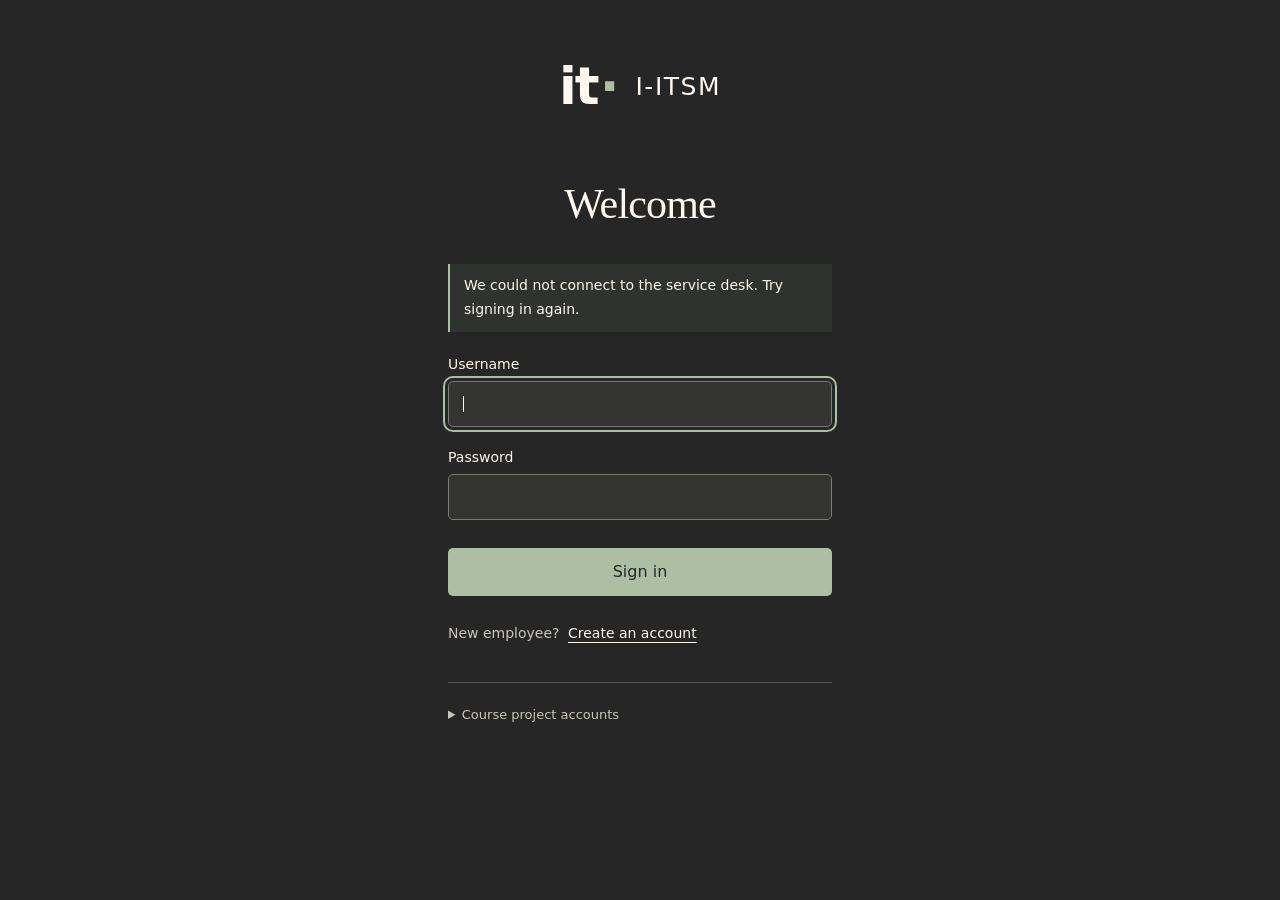
==== frontend/index.html @ d7fd743c "Integrate ITSM frontend, backend and persistent storage" ====
<!doctype html>
<html lang="en" class="auth-check">
<head>
  <meta charset="UTF-8">
  <meta name="viewport" content="width=device-width, initial-scale=1">
  <meta name="theme-color" content="#262626">
  <title>Incidents · I-ITSM</title>
  <link rel="preconnect" href="https://fonts.googleapis.com">
  <link rel="preconnect" href="https://fonts.gstatic.com" crossorigin>
  <link href="https://fonts.googleapis.com/css2?family=DM+Serif+Display&family=Playfair+Display:wght@500&family=Ubuntu:wght@400;500;700&display=swap" rel="stylesheet">
  <link rel="stylesheet" href="styles.css">
  <style>html.auth-check body{visibility:hidden}</style>
  <script src="api.js" defer></script>
  <script src="app.js" defer></script>
  <script src="incidents.js" defer></script>
  <script src="technicians.js" defer></script>
  <script src="sla.js" defer></script>
  <script src="reports-audit.js" defer></script>
  <script src="notifications.js" defer></script>
  <script src="overview.js" defer></script>
  <script src="accounts.js" defer></script>
</head>
<body>
  <a class="skip-link" href="#main">Skip to content</a>
  <aside class="sidebar" aria-label="Application sidebar">
    <button class="brand" aria-label="Keep navigation expanded" aria-expanded="false" aria-controls="navigation">
      <span class="brand-symbol" aria-hidden="true">it<span>·</span></span>
      <span class="nav-label brand-name">I-ITSM</span>
    </button>
    <div class="sidebar-rule"></div>
    <nav id="navigation" aria-label="Main navigation">
      <div class="nav-section"><span class="nav-label">Workspace</span></div>
      <button class="nav-item" data-section="Overview" aria-label="Overview"><img src="assets/icons/home.png" alt=""><span class="nav-label">Overview</span></button>
      <button class="nav-item active" data-section="Incidents" aria-label="Incidents" aria-current="page"><img src="assets/icons/incidents.png" alt=""><span class="nav-label">Incidents</span><span class="nav-label active-mark" aria-hidden="true"></span></button>
      <button class="nav-item" data-section="Technicians" aria-label="Technicians"><img src="assets/icons/technicians.png" alt=""><span class="nav-label">Technicians</span></button>
      <button class="nav-item" id="users-nav" data-section="Users" aria-label="Users" hidden><img src="assets/icons/profile.png" alt=""><span class="nav-label">Users</span></button>
      <button class="nav-item" data-section="SLA monitoring" aria-label="SLA monitoring"><img src="assets/icons/sla.png" alt=""><span class="nav-label">SLA monitoring</span></button>
      <div class="nav-section second-section"><span class="nav-label">Insights</span></div>
      <button class="nav-item" data-section="Reports" aria-label="Reports"><img src="assets/icons/reports.png" alt=""><span class="nav-label">Reports</span></button>
      <button class="nav-item" data-section="Audit trail" aria-label="Audit trail"><img src="assets/icons/audit.png" alt=""><span class="nav-label">Audit trail</span></button>
    </nav>
    <div class="sidebar-bottom">
      <button class="nav-item" id="notifications-nav" data-section="Notifications" aria-label="Notifications"><span class="notification-nav-symbol"><img src="assets/icons/notifications.png" alt=""><span id="notification-unread-dot" class="notification-unread-dot" aria-hidden="true" hidden></span><span id="notification-p1-hazard" class="notification-p1-hazard" aria-hidden="true" hidden><svg viewBox="0 0 24 22" width="20" height="19"><path d="M10.3 2.4a2 2 0 0 1 3.4 0l9 15.1a2 2 0 0 1-1.7 3H3a2 2 0 0 1-1.7-3z" fill="#ffd65a" stroke="#262626" stroke-width="1.5"/><path d="M12 7v6" stroke="#262626" stroke-width="2" stroke-linecap="round"/><circle cx="12" cy="16.5" r="1.1" fill="#262626"/></svg></span></span><span class="nav-label">Notifications</span></button>
      <div class="sidebar-rule"></div>
      <div class="account"><span class="avatar account-avatar" aria-hidden="true">?</span><span class="nav-label account-name"><span id="account-name">Not signed in</span><small id="account-role">Service desk</small></span></div>
    </div>
  </aside>

  <div class="workspace">
    <header class="topbar">
      <div class="breadcrumb">Workspace <span aria-hidden="true">/</span> <strong id="breadcrumb-current">Incidents</strong></div>
      <div class="profile-control"><button class="profile-button" id="profile-button" aria-label="Open profile" aria-expanded="false" aria-controls="profile-panel"><span aria-hidden="true">A</span></button><div id="profile-panel" class="profile-panel" hidden><strong id="profile-name">Not signed in</strong><span id="profile-role"></span><button id="open-profile-settings" class="text-button">Profile & account</button><button id="logout" class="text-button" hidden>Sign out</button></div></div>
    </header>
    <main id="main" tabindex="-1">
      <div class="page-heading"><div><p class="eyebrow">Service desk</p><h1 id="page-title" class="incident-heading">Incidents</h1></div><button id="new-incident" class="primary-button" hidden>Report incident</button></div>
      <div id="notice" class="notice" role="status" tabindex="-1" hidden></div>
      <div id="account-workspace" hidden>
        <p id="account-feedback" class="notice" role="status" hidden></p>
        <div class="account-settings-grid">
          <section class="account-settings-section" aria-labelledby="profile-edit-title"><h2 id="profile-edit-title">Your profile</h2><p id="account-identity" class="muted"></p>
            <form id="profile-edit-form" class="account-form"><label>Name<input name="name" maxlength="120" autocomplete="name" required></label><label>Username<input name="username" minlength="3" maxlength="40" pattern="[A-Za-z0-9._\-]{3,40}" autocomplete="username" required></label><label>Email<input name="email" type="email" maxlength="200" autocomplete="email" required></label><label id="profile-department-label" hidden>Department<input name="department" maxlength="100" autocomplete="organization-title"></label><p id="profile-edit-error" class="form-error" role="alert" hidden></p><button class="primary-button" type="submit">Save profile</button></form>
          </section>
          <section class="account-settings-section" aria-labelledby="password-edit-title"><h2 id="password-edit-title">Change password</h2><p class="muted">Use 8–128 characters. Your other signed-in sessions will end after the change.</p>
            <form id="password-edit-form" class="account-form"><label>Current password<input name="currentPassword" type="password" autocomplete="current-password" required></label><label>New password<input name="newPassword" type="password" minlength="8" maxlength="128" autocomplete="new-password" required></label><label>Confirm new password<input name="confirmPassword" type="password" minlength="8" maxlength="128" autocomplete="new-password" required></label><p id="password-edit-error" class="form-error" role="alert" hidden></p><button class="secondary-button" type="submit">Change password</button></form>
          </section>
        </div>
      </div>
      <div id="users-workspace" hidden>
        <div id="users-notice" class="notice" role="status" hidden></div>
        <div class="incident-summary" aria-label="User summary"><span>Total <strong id="users-total">—</strong></span><span>Active <strong id="users-active">—</strong></span><span>Inactive <strong id="users-inactive">—</strong></span></div>
        <div class="incident-tools"><label class="search-field"><span class="sr-only">Search users</span><input id="users-search" type="search" placeholder="Search name, ID, username or email"></label><button id="refresh-users" class="secondary-button">Refresh</button></div>
        <form id="users-filters" class="incident-filters"><label>Role<select name="role"><option value="">All roles</option><option value="EMPLOYEE">Employee</option><option value="TECHNICIAN">Technician</option><option value="ADMINISTRATOR">Administrator</option></select></label><label>Account status<select name="active"><option value="">All accounts</option><option value="true">Active</option><option value="false">Inactive</option></select></label><button type="reset" class="text-button">Clear filters</button></form>
        <section class="data-register" id="users-register" aria-labelledby="users-title"><div class="table-heading"><h2 id="users-title">Registered users</h2><span id="users-count" class="record-count"></span></div><div class="table-scroll"><table class="users-table"><caption class="sr-only">Administrator user directory and account activation controls.</caption><thead><tr><th>User</th><th>Role</th><th>Contact</th><th>Account status</th><th>Action</th></tr></thead><tbody id="users-rows"></tbody></table></div><p id="users-empty" class="table-state" role="status">Loading users…</p></section>
      </div>
      <div id="overview-workspace" hidden>
        <div class="overview-toolbar"><p id="overview-scope" class="muted">Your service desk at a glance</p><div class="toolbar-actions"><button id="refresh-overview" class="secondary-button">Refresh</button><button id="overview-incidents" class="secondary-button">View incidents →</button><button id="overview-create" class="primary-button" hidden>Report incident</button></div></div>
        <div id="overview-notice" class="notice error" role="alert" hidden></div>
        <p id="overview-updated" class="snapshot-time" role="status">Sign in to view your overview.</p>
        <div class="overview-grid">
          <aside id="overview-profile" class="overview-profile" aria-labelledby="overview-profile-title"></aside>
          <div class="overview-main">
            <div id="overview-summary" class="incident-summary" aria-label="Overview ticket summary"></div>
            <section id="overview-sla" class="overview-sla" aria-labelledby="overview-sla-title" hidden><h2 id="overview-sla-title">SLA needs attention</h2><p id="overview-sla-count"></p><ul id="overview-sla-items" class="overview-ticket-list"></ul></section>
            <section class="overview-section" aria-labelledby="overview-attention-title"><div class="overview-section-heading"><h2 id="overview-attention-title">Needs your attention</h2><span id="overview-attention-count" class="record-count"></span></div><ul id="overview-attention-items" class="overview-ticket-list"></ul><p id="overview-attention-empty" class="muted">Sign in to see tickets needing action.</p></section>
            <section id="overview-continue" class="overview-continue" aria-labelledby="overview-continue-title" hidden><div><h2 id="overview-continue-title">Continue recent ticket</h2><p id="overview-continue-description" class="muted"></p></div><button id="overview-continue-button" class="secondary-button">Open ticket</button></section>
            <section class="overview-section" aria-labelledby="overview-activity-title"><div class="overview-section-heading"><h2 id="overview-activity-title">Recent ticket activity</h2><span class="record-count">Latest 8 events</span></div><ol id="overview-activity-items" class="overview-activity"></ol><p id="overview-activity-empty" class="muted">No recorded activity yet.</p></section>
          </div>
        </div>
      </div>
      <div id="incidents-workspace">
        <div class="incident-summary" aria-label="Incident summary"><span>Total <strong id="summary-total">—</strong></span><span>Open <strong id="summary-open">—</strong></span><span>Resolved <strong id="summary-resolved">—</strong></span><span>Closed <strong id="summary-closed">—</strong></span><span>Critical <strong id="summary-critical">—</strong></span></div>
        <div class="incident-tools"><label class="search-field"><span class="sr-only">Search incidents by ID or title</span><input id="incident-search" type="search" placeholder="Search ID or title" autocomplete="off"></label><div class="toolbar-actions"><button id="refresh-incidents" class="secondary-button">Refresh</button><button id="incident-notifications" class="secondary-button">Notifications <span id="notification-count">0</span></button><button id="escalate-incidents" class="secondary-button" hidden>Check SLA breaches</button></div></div>
        <form id="incident-filters" class="incident-filters" aria-label="Filter incidents">
          <label>Category<select name="category" id="filter-category"><option value="">All categories</option></select></label>
          <label>Priority<select name="priority"><option value="">All priorities</option><option>P1</option><option>P2</option><option>P3</option><option>P4</option></select></label>
          <label>Status<select name="status" id="filter-status"><option value="">All statuses</option></select></label>
          <label>Reporter ID<input name="employeeId" placeholder="e.g. E001" autocomplete="off"></label>
          <label>Technician<select name="technicianId" id="filter-technician"><option value="">All technicians</option></select></label>
          <button type="reset" class="text-button">Clear filters</button>
        </form>
        <section id="incident-preview" aria-labelledby="table-title" aria-busy="false">
          <div class="table-heading"><div><h2 id="table-title">Incident register</h2><p id="table-context">Sign in to view incidents.</p></div><label class="sort-control">Sort by<select id="incident-sort"><option value="priority">Highest priority</option><option value="id-asc">Incident ID: ascending</option><option value="id-desc">Incident ID: descending</option><option value="newest">Newest first</option></select></label></div>
          <div class="table-scroll"><table><caption class="sr-only">Incidents visible to your account. Select an incident ID to view details and available actions.</caption><thead><tr><th scope="col" id="incident-id-header"><button id="sort-incident-id" class="sort-button">Incident ID <span aria-hidden="true" id="sort-indicator">↕</span></button></th><th scope="col">Incident</th><th scope="col">Category</th><th scope="col" id="priority-header" aria-sort="ascending">Priority</th><th scope="col">Status</th><th scope="col">Assigned to</th><th scope="col">SLA</th></tr></thead><tbody id="incident-rows"></tbody></table></div>
          <div id="table-state" class="table-state" role="status">Sign in to get started.</div>
          <div class="table-footer"><span id="result-count">0 incidents</span><span>Highest priority first by default</span></div>
        </section>
        <p class="storage-note" id="incident-storage-note"></p>
      </div>
      <div id="technicians-workspace" hidden>
        <div id="technician-notice" class="notice" role="status" hidden></div>
        <div class="incident-summary" aria-label="Technician summary"><span>Technicians <strong id="tech-total">—</strong></span><span>Available <strong id="tech-available">—</strong></span><span>Unavailable <strong id="tech-unavailable">—</strong></span><span>Active assignments <strong id="tech-assignments">—</strong></span></div>
        <div class="incident-tools technician-tools"><label class="search-field"><span class="sr-only">Search technicians by name, ID or skill</span><input id="technician-search" type="search" placeholder="Search name, ID or skill" autocomplete="off"></label><button id="refresh-technicians" class="secondary-button">Refresh</button></div>
        <form id="technician-filters" class="incident-filters" aria-label="Filter technicians">
          <label>Availability<select name="availability"><option value="">All technicians</option><option value="available">Available</option><option value="unavailable">Unavailable</option></select></label>
          <label>Skill<select id="technician-skill-filter" name="skill"><option value="">All skills</option></select></label>
          <label>Workload<select name="workload"><option value="">Any workload</option><option value="idle">No active assignments</option><option value="assigned">Has active assignments</option></select></label>
          <button type="reset" class="text-button">Clear filters</button>
        </form>
        <section id="technician-register" class="technician-register" aria-labelledby="technician-table-title" aria-busy="false">
          <div class="table-heading"><div><h2 id="technician-table-title">Technician directory</h2><p id="technician-context">Skills, availability and current workload</p></div><label class="sort-control">Sort by<select id="technician-sort"><option value="workload">Lowest workload</option><option value="busiest">Highest workload</option><option value="name">Name</option><option value="id">Technician ID</option></select></label></div>
          <div class="table-scroll"><table class="technician-table"><caption class="sr-only">Technician directory. Select a technician ID to view details.</caption><thead><tr><th scope="col">Technician ID</th><th scope="col" id="tech-name-header">Technician</th><th scope="col">Skills</th><th scope="col">Availability</th><th scope="col" id="tech-workload-header" aria-sort="ascending">Active assignments</th></tr></thead><tbody id="technician-rows"></tbody></table></div>
          <div id="technician-table-state" class="table-state" role="status">Sign in to view technicians.</div>
          <div class="table-footer"><span id="technician-result-count">0 technicians</span><span>Workload is managed by the backend.</span></div>
        </section>
        <p class="storage-note">Active assignments include resolved incidents awaiting closure. Availability controls new assignments; existing assignments stay with the technician.</p>
      </div>
      <div id="sla-workspace" hidden>
        <div id="sla-notice" class="notice" role="status" hidden></div>
        <div class="incident-summary" aria-label="SLA summary for active incidents"><span>Active incidents <strong id="sla-active">—</strong></span><span>Within SLA <strong id="sla-within">—</strong></span><span>At risk <strong id="sla-risk">—</strong></span><span>Breached <strong id="sla-breached">—</strong></span></div>
        <div class="incident-tools sla-tools"><label class="search-field"><span class="sr-only">Search SLA incidents by ID or title</span><input id="sla-search" type="search" placeholder="Search ID or title" autocomplete="off"></label><div class="toolbar-actions"><button id="refresh-sla" class="secondary-button">Refresh</button><button id="escalate-sla" class="secondary-button" hidden>Check SLA breaches</button></div></div>
        <form id="sla-filters" class="incident-filters" aria-label="Filter SLA incidents">
          <label>SLA status<select name="slaStatus"><option value="">All SLA states</option><option value="BREACHED">Any breach</option><option value="RESPONSE SLA BREACHED">Response breached</option><option value="RESOLUTION SLA BREACHED">Resolution breached</option><option value="AT RISK">At risk</option><option value="WITHIN SLA">Within SLA</option></select></label>
          <label>Priority<select name="priority"><option value="">All priorities</option><option>P1</option><option>P2</option><option>P3</option><option>P4</option></select></label>
          <label>Technician<select name="technicianId" id="sla-technician-filter"><option value="">All technicians</option><option value="UNASSIGNED">Unassigned</option></select></label>
          <label>Lifecycle<select name="scope"><option value="active">Active incidents</option><option value="completed">Completed incidents</option><option value="all">All incidents</option></select></label>
          <button type="reset" class="text-button">Clear filters</button>
        </form>
        <div class="sla-refresh-bar"><span id="sla-last-updated" role="status">Not refreshed yet</span><label class="sla-auto-refresh"><input id="sla-auto-refresh" type="checkbox" checked> Auto refresh every 30 seconds</label></div>
        <section id="sla-register" class="sla-register" aria-labelledby="sla-table-title" aria-busy="false">
          <div class="table-heading"><div><h2 id="sla-table-title">Deadline monitor</h2><p id="sla-context">Response and resolution tracking</p></div><label class="sort-control">Sort by<select id="sla-sort"><option value="attention">Needs attention first</option><option value="deadline">Earliest pending deadline</option><option value="priority">Highest priority</option><option value="id">Incident ID</option></select></label></div>
          <div class="table-scroll"><table class="sla-table"><caption class="sr-only">Role-visible incidents and their backend SLA status. Select an incident ID for details.</caption><thead><tr><th scope="col">Incident</th><th scope="col">Priority</th><th scope="col">SLA status</th><th scope="col">Response deadline</th><th scope="col">Resolution deadline</th><th scope="col">Technician</th></tr></thead><tbody id="sla-rows"></tbody></table></div>
          <div id="sla-table-state" class="table-state" role="status">Sign in to view SLA monitoring.</div>
          <div class="table-footer"><span id="sla-result-count">0 incidents</span><span>Summary counts cover all active incidents visible to you.</span></div>
        </section>
        <p class="storage-note">SLA states are checked by the backend on refresh. Checking breaches escalates eligible incidents across the full register, regardless of filters. It does not reassign technicians.</p>
        <details class="sla-reference"><summary>SLA targets by priority</summary><p class="field-help">Current fixed targets in the Java SLA service, measured from incident creation. Policies are read-only.</p><div class="table-scroll"><table><caption class="sr-only">Current backend response and resolution targets by priority.</caption><thead><tr><th scope="col">Priority</th><th scope="col">Response target</th><th scope="col">Resolution target</th></tr></thead><tbody><tr><td><span class="priority priority-p1">P1 · Critical</span></td><td>5 minutes</td><td>30 minutes</td></tr><tr><td><span class="priority priority-p2">P2 · High</span></td><td>15 minutes</td><td>2 hours</td></tr><tr><td><span class="priority priority-p3">P3 · Medium</span></td><td>1 hour</td><td>8 hours</td></tr><tr><td><span class="priority priority-p4">P4 · Low</span></td><td>4 hours</td><td>24 hours</td></tr></tbody></table></div></details>
      </div>
      <div id="reports-workspace" hidden>
        <div id="reports-notice" class="notice" role="status" hidden></div>
        <div class="incident-tools"><p id="reports-scope" class="muted">Incident overview</p><div class="toolbar-actions"><button id="refresh-reports" class="secondary-button">Refresh</button><button id="export-reports" class="secondary-button" disabled>Export incidents · CSV</button></div></div>
        <form id="reports-filters" class="incident-filters" aria-label="Filter incident reports">
          <label>Created from<input id="reports-from" name="from" type="date"></label><label>Created through<input id="reports-through" name="through" type="date"></label>
          <label>Category<select id="reports-category" name="category"><option value="">All categories</option></select></label><label>Priority<select name="priority"><option value="">All priorities</option><option>P1</option><option>P2</option><option>P3</option><option>P4</option></select></label>
          <button type="reset" class="text-button">Clear filters</button>
        </form>
        <p id="reports-range-error" class="form-error" role="alert" hidden>Start date cannot be later than end date.</p>
        <div class="incident-summary" aria-label="Filtered incident summary"><span>Total <strong id="reports-total">—</strong></span><span>Open <strong id="reports-open">—</strong></span><span>Resolved <strong id="reports-resolved">—</strong></span><span>Closed <strong id="reports-closed">—</strong></span><span>Critical <strong id="reports-critical">—</strong></span></div>
        <p id="reports-state" class="muted" role="status">Sign in to view reports.</p><p id="reports-updated" class="snapshot-time">Not refreshed yet</p>
        <div class="report-breakdowns">
          <section class="data-register" aria-labelledby="report-priority-title"><div class="table-heading"><h2 id="report-priority-title">By priority</h2></div><div class="table-scroll"><table class="report-table"><caption class="sr-only">Filtered incident counts by priority.</caption><thead><tr><th scope="col">Priority</th><th scope="col">Total</th><th scope="col">Open</th><th scope="col">Resolved</th><th scope="col">Closed</th></tr></thead><tbody id="report-priority-rows"></tbody></table></div></section>
          <section class="data-register" aria-labelledby="report-category-title"><div class="table-heading"><h2 id="report-category-title">By category</h2></div><div class="table-scroll"><table class="report-table"><caption class="sr-only">Filtered incident counts by category.</caption><thead><tr><th scope="col">Category</th><th scope="col">Total</th><th scope="col">Open</th><th scope="col">Resolved</th><th scope="col">Closed</th></tr></thead><tbody id="report-category-rows"></tbody></table></div></section>
        </div>
        <section class="data-register report-section" aria-labelledby="report-workload-title"><div class="table-heading"><div><h2 id="report-workload-title">Current technician workload</h2><p>Current active assignments across the register, independent of report filters</p></div><button class="text-button" id="report-view-technicians">View technicians</button></div><div class="table-scroll"><table class="report-table"><caption class="sr-only">Current backend technician workload, not filtered by incident creation dates.</caption><thead><tr><th scope="col">Technician</th><th scope="col">Technician ID</th><th scope="col">Active assignments</th><th scope="col">Availability</th></tr></thead><tbody id="report-workload-rows"></tbody></table></div></section>
        <section class="data-register report-section" aria-labelledby="report-incidents-title"><div class="table-heading"><h2 id="report-incidents-title">Incidents in this report</h2><span id="report-incident-count" class="record-count">0 incidents</span></div><div class="table-scroll"><table class="report-table"><caption class="sr-only">Filtered incidents ordered by highest priority, with links to details.</caption><thead><tr><th scope="col">Incident</th><th scope="col">Category</th><th scope="col">Priority</th><th scope="col">Status</th><th scope="col">Created</th></tr></thead><tbody id="report-incident-rows"></tbody></table></div></section>
        <p class="storage-note">Resolved totals include verified incidents. Open totals include waiting and escalated incidents. Resolved assignments remain in technician workload until closure.</p>
      </div>
      <div id="audit-workspace" hidden>
        <div id="audit-notice" class="notice" role="status" hidden></div>
        <div class="incident-summary" aria-label="Recorded history summary"><span>Recorded events <strong id="audit-total">—</strong></span><span>Incidents <strong id="audit-incidents">—</strong></span><span>Actors <strong id="audit-actors">—</strong></span></div>
        <div class="incident-tools"><label class="search-field"><span class="sr-only">Search audit history</span><input id="audit-search" type="search" placeholder="Search incident, action or notes" autocomplete="off"></label><div class="toolbar-actions"><button id="refresh-audit" class="secondary-button">Refresh</button><button id="export-audit" class="secondary-button" disabled>Export history · CSV</button></div></div>
        <form id="audit-filters" class="incident-filters" aria-label="Filter audit history">
          <label>Action<select name="action" id="audit-action-filter"><option value="">All actions</option></select></label><label>Actor<select name="userId" id="audit-actor-filter"><option value="">All actors</option></select></label>
          <label>Activity from<input name="from" type="date"></label><label>Activity through<input name="through" type="date"></label><button type="reset" class="text-button">Clear filters</button>
        </form><p id="audit-range-error" class="form-error" role="alert" hidden>Start date cannot be later than end date.</p>
        <section id="audit-register" class="data-register" aria-labelledby="audit-table-title" aria-busy="false"><div class="table-heading"><div><h2 id="audit-table-title">Incident activity</h2><p id="audit-scope">Recorded incident history</p></div><label class="sort-control">Sort by<select id="audit-sort"><option value="newest">Newest first</option><option value="oldest">Oldest first</option></select></label></div>
          <div class="table-scroll"><table class="audit-table"><caption class="sr-only">Read-only backend history. Select an incident ID to view details.</caption><thead><tr><th scope="col">Timestamp</th><th scope="col">Incident</th><th scope="col">Actor</th><th scope="col">Action</th><th scope="col">State change</th><th scope="col">Description</th></tr></thead><tbody id="audit-rows"></tbody></table></div>
          <div id="audit-table-state" class="table-state" role="status">Sign in to view history.</div><div class="table-footer audit-pagination"><span id="audit-result-count" role="status">0 events</span><div><button id="audit-previous" class="secondary-button" disabled>Previous</button><button id="audit-next" class="secondary-button" disabled>Next</button></div></div>
        </section><p id="audit-updated" class="snapshot-time">Not refreshed yet</p><p class="storage-note">History is read-only and limited to incidents you can access. Exports include all filtered events, not only the current page.</p>
      </div>
      <div id="notifications-workspace" hidden>
        <div id="notifications-error" class="notice error" role="alert" hidden></div>
        <div class="notification-toolbar"><div><p id="notifications-summary" class="muted">Sign in to view your notifications.</p><p id="notifications-sync" class="snapshot-time">Not refreshed yet</p></div><div class="toolbar-actions"><button id="refresh-notifications" class="secondary-button">Refresh</button><button id="test-notification" class="secondary-button">Send test notification</button></div></div>
        <div class="notification-list-toolbar"><div class="toolbar-actions"><button id="read-all-notifications" class="text-button" disabled>Mark all as read</button><button id="clear-notifications" class="text-button" disabled>Clear all notifications</button></div><label class="sort-control">Order<select id="notification-order"><option value="latest">Latest first</option><option value="oldest">Oldest first</option></select></label></div>
        <div id="notification-feedback" class="notification-feedback" role="status" hidden><span id="notification-feedback-text"></span><button id="undo-notification-delete" class="text-button" hidden>Undo</button></div>
        <section id="notification-inbox" class="notification-inbox" aria-label="Your notifications" aria-busy="false"><ul id="notification-items" class="notification-items"></ul><p id="notification-empty" class="table-state" role="status">No notifications yet.</p></section>
        <p class="storage-note">Click a notification to read it. Right-click, use its actions button, or swipe left to delete. Read status and dismissals are saved in this browser for your account.</p>
        <p id="notification-hazard-explanation" class="notification-hazard-explanation" hidden><span aria-hidden="true">⚠</span> A P1 incident is present in your visible incident register. Clearing or reading notifications does not remove this marker.</p>
      </div>
      <section id="section-placeholder" class="section-placeholder" hidden><h2 id="placeholder-title"></h2><p>This section is reserved for a later step.</p><button id="back-to-incidents">Back to incidents</button></section>
      <footer class="page-footer"><span>I-ITSM <span aria-hidden="true">/</span> Service workspace</span><a href="https://www.vecteezy.com/" target="_blank" rel="noopener noreferrer">Icons by Vecteezy.com</a></footer>
    </main>
  </div>
  <dialog id="account-status-dialog" class="form-dialog" aria-labelledby="account-status-title"><form id="account-status-form" class="dialog-content"><div class="dialog-heading"><h2 id="account-status-title">Change account status</h2><button type="button" class="close-button" data-close="account-status-dialog" aria-label="Cancel account status change">×</button></div><p id="account-status-description" class="muted"></p><p id="account-status-error" class="form-error" role="alert" hidden></p><div class="form-actions"><button type="button" class="secondary-button" data-close="account-status-dialog">Cancel</button><button type="submit" class="primary-button" id="confirm-account-status">Confirm</button></div></form></dialog>
  <dialog id="create-dialog" class="form-dialog" aria-labelledby="create-title">
    <form id="create-form" class="dialog-content">
      <div class="dialog-heading"><h2 id="create-title">Report an incident</h2><button type="button" class="close-button" data-close="create-dialog" aria-label="Close report form">×</button></div>
      <p id="create-error" class="form-error" role="alert" hidden></p>
      <label>Title<input name="title" required maxlength="300" placeholder="Briefly describe the issue" autofocus></label>
      <label>Description<textarea name="description" rows="4" required placeholder="What happened? Include details that can help investigation."></textarea></label>
      <label>Category<select name="category" id="create-category" required></select></label>
      <p class="field-help">Rate each factor from 1 (lowest) to 5 (highest).</p>
      <div class="score-fields">
        <label>Impact<select name="impact" required><option value="1">1 · Lowest</option><option>2</option><option selected>3</option><option>4</option><option value="5">5 · Highest</option></select></label>
        <label>Urgency<select name="urgency" required><option value="1">1 · Lowest</option><option>2</option><option selected>3</option><option>4</option><option value="5">5 · Highest</option></select></label>
        <label>Business criticality<select name="businessCriticality" required><option value="1">1 · Lowest</option><option>2</option><option selected>3</option><option>4</option><option value="5">5 · Highest</option></select></label>
      </div>
      <output id="priority-preview" class="priority-preview" aria-live="polite">Priority is calculated by the backend.</output>
      <div class="form-actions"><button type="button" class="secondary-button" data-close="create-dialog">Cancel</button><button type="submit" class="primary-button">Report incident</button></div>
    </form>
  </dialog>
  <dialog id="detail-dialog" class="detail-dialog" aria-labelledby="detail-title"><div class="dialog-content"><div class="dialog-heading"><h2 id="detail-title">Incident details</h2><div class="detail-header-actions"><button id="refresh-detail" class="secondary-button">Refresh details</button><button class="close-button" data-close="detail-dialog" aria-label="Close incident details">×</button></div></div><div id="detail-content"></div></div></dialog>
  <div id="notification-context-menu" class="notification-context-menu" role="menu" aria-label="Notification actions" hidden><button id="delete-notification-menu-item" role="menuitem" type="button">Delete notification</button></div>
  <dialog id="technician-dialog" class="detail-dialog" aria-labelledby="technician-dialog-title"><div class="dialog-content"><div class="dialog-heading"><h2 id="technician-dialog-title">Technician details</h2><div class="detail-header-actions"><button id="refresh-technician-detail" class="secondary-button">Refresh details</button><button class="close-button" data-close="technician-dialog" aria-label="Close technician details">×</button></div></div><div id="technician-detail-content"></div></div></dialog>
</body>
</html>
---- frontend/styles.css ----
:root{color-scheme:light;--heading-font:"DM Serif Display",Georgia,serif;--sage:#acbfa4;--ink:#262626;--cream:#fff8f0;--table:#f3ebe1;--muted:rgba(38,38,38,.65);--line:rgba(38,38,38,.13);--rail:84px;--expanded:244px;font-family:Ubuntu,system-ui,sans-serif;color:var(--ink);background:var(--cream);font-synthesis:none}
.account-settings-grid{display:grid;grid-template-columns:1fr 1fr;gap:56px}.account-settings-section{min-width:0;border-top:1px solid var(--line);padding-top:26px}.account-form{max-width:460px}.account-form label{display:grid;gap:9px;margin:24px 0;font-size:14px}.account-form input{width:100%;min-width:0}.account-settings-section>p{line-height:1.7}.users-table th:nth-child(2){width:auto}.users-table td{vertical-align:top;white-space:normal;min-width:120px}.users-table td:first-child{min-width:200px}.users-table td:nth-child(3){overflow-wrap:anywhere}.users-table td:last-child{min-width:210px;max-width:280px}.users-table .row-secondary{font-size:12px}.profile-panel #open-profile-settings{display:block}.account-form button{margin-bottom:12px}@media(max-width:900px){.account-settings-grid{grid-template-columns:1fr;gap:40px}}
.overview-toolbar{display:flex;justify-content:space-between;align-items:center;gap:20px;margin-bottom:14px}.overview-toolbar p{margin:0}.overview-grid{display:grid;grid-template-columns:260px minmax(0,1fr);gap:36px;margin-top:28px;align-items:start}.overview-profile{padding:26px;background:var(--table);border:1px solid var(--line);border-radius:8px}.overview-avatar{display:grid;place-items:center;width:52px;height:52px;border-radius:50%;background:var(--sage);font-size:23px;margin-bottom:22px}.overview-profile h2{line-height:1.4;overflow-wrap:anywhere}.overview-profile dl{margin:28px 0 0}.overview-profile dl>div{margin-top:22px}.overview-profile dt{font-size:12px;color:var(--muted);margin-bottom:7px}.overview-profile dd{margin:0;font-size:14px;line-height:1.6;overflow-wrap:anywhere}.overview-profile-note{font-size:12px;line-height:1.7;color:var(--muted);border-top:1px solid var(--line);padding-top:20px;margin:24px 0 0}.overview-main{min-width:0}.overview-main .incident-summary{justify-content:flex-start;gap:30px;flex-wrap:wrap;margin-bottom:28px}.overview-section{padding:26px 0;border-top:1px solid var(--line)}.overview-section-heading{display:flex;justify-content:space-between;align-items:center;gap:16px;margin-bottom:18px}.overview-ticket-list{list-style:none;margin:0;padding:0}.overview-ticket-list>li+li{border-top:1px solid var(--line)}.overview-ticket{border:0;background:none;width:100%;padding:16px 0;display:flex;align-items:center;justify-content:space-between;text-align:left;gap:18px}.overview-ticket:hover strong{text-decoration:underline;text-underline-offset:4px}.overview-ticket>span:first-child{display:grid;gap:7px;min-width:0}.overview-ticket strong{font-size:14px;font-weight:500;overflow-wrap:anywhere}.overview-ticket .muted{font-size:13px;line-height:1.5}.overview-ticket-id{font-size:12px;color:var(--muted)}.overview-sla{border-left:3px solid #cc5649;padding:18px 22px;background:var(--table);margin-bottom:26px}.overview-sla>p{font-size:13px;line-height:1.6;color:var(--muted)}.overview-continue{padding:22px 0;display:flex;align-items:center;justify-content:space-between;gap:18px;border-top:1px solid var(--line)}.overview-continue p{font-size:13px;line-height:1.6;margin-bottom:0;overflow-wrap:anywhere}.overview-activity{list-style:none;padding:0;margin:0}.overview-activity>li{position:relative;border-left:1px solid var(--line);padding:0 0 26px 20px;margin-left:4px}.overview-activity>li:before{content:"";position:absolute;top:5px;left:-4px;width:7px;height:7px;background:var(--sage);border-radius:50%}.overview-event-heading{display:flex;justify-content:space-between;gap:16px;margin-bottom:9px;font-size:13px}.overview-event-heading strong{font-weight:500}.overview-event-heading time{color:var(--muted);font-size:12px;white-space:nowrap}.overview-activity .incident-link{font-size:14px;text-align:left;white-space:normal}.overview-activity p{font-size:13px;line-height:1.6;margin:8px 0;white-space:pre-wrap;overflow-wrap:anywhere}.overview-activity .muted{font-size:12px}
@media(max-width:1100px){.overview-grid{grid-template-columns:220px minmax(0,1fr);gap:24px}.overview-toolbar{align-items:flex-start;flex-wrap:wrap}.overview-profile{padding:22px}.overview-event-heading{flex-direction:column;gap:6px}}@media(max-width:760px){.overview-grid{grid-template-columns:1fr}.overview-profile dl{display:flex;flex-wrap:wrap;gap:12px 28px;margin-top:0}.overview-profile dl>div{margin-top:16px}.overview-toolbar .toolbar-actions{flex-wrap:wrap}.overview-continue{flex-wrap:wrap}.overview-main .incident-summary{gap:18px}}
*{box-sizing:border-box}body{margin:0}button,a{-webkit-tap-highlight-color:transparent}button{font:inherit;cursor:pointer}button:focus-visible,a:focus-visible{outline:2px solid var(--ink);outline-offset:5px}.sidebar button:focus-visible,.sidebar a:focus-visible{outline-color:var(--sage)}button{color:inherit}button img{pointer-events:none}.skip-link{position:fixed;top:12px;left:100px;z-index:10;background:var(--ink);color:var(--cream);padding:12px;transform:translateY(-160%)}.skip-link:focus{transform:none}
.information-exchange{padding:16px 0}.information-exchange+.information-exchange{border-top:1px solid var(--line)}.information-question{font-weight:500;line-height:1.6}.information-reply{margin:18px 0 0 12px;padding-left:16px;border-left:2px solid var(--sage)}.employee-question{background:var(--table);padding:14px 18px;border-left:3px solid var(--sage);margin-bottom:12px}.employee-question p{line-height:1.6;overflow-wrap:anywhere}
.sidebar{position:fixed;inset:0 auto 0 0;z-index:5;width:var(--rail);background:var(--ink);color:var(--cream);display:flex;flex-direction:column;padding:28px 12px 18px;overflow:hidden;transition:width 280ms cubic-bezier(.2,.75,.25,1),box-shadow 280ms}
.sidebar:is(:hover,:focus-within,.pinned){width:var(--expanded);box-shadow:14px 0 32px rgba(38,38,38,.10)}.brand{display:flex;align-items:center;gap:16px;min-height:48px;width:220px;border:0;padding:0 9px;background:none;text-align:left;color:var(--cream)}.brand-symbol{display:block;flex:0 0 42px;font-size:32px;font-weight:700;letter-spacing:-2px}.brand-symbol>span{color:var(--sage)}.brand-name{font-weight:700;font-size:19px;letter-spacing:.04em}.nav-label{opacity:0;visibility:hidden;white-space:nowrap;transition:opacity 160ms,visibility 160ms}.sidebar:is(:hover,:focus-within,.pinned) .nav-label{opacity:1;visibility:visible;transition-delay:70ms}small{display:block;font-size:12px;font-weight:400;letter-spacing:0;margin-top:6px;color:var(--sage)}.sidebar-rule{height:1px;flex-shrink:0;background:rgba(255,248,240,.13);margin:24px 10px 14px}.nav-section{height:38px;display:flex;align-items:center;padding-left:18px;color:var(--sage);font-family:"Playfair Display",Georgia,serif;font-size:13px;letter-spacing:.10em;font-weight:500}.second-section{margin-top:24px}.nav-item{position:relative;display:flex;align-items:center;gap:18px;width:100%;height:52px;padding:0 15px;border:0;border-radius:8px;background:none;color:var(--cream);text-align:left;margin-bottom:5px}.nav-item img{width:30px;height:30px;flex-shrink:0;object-fit:contain}.nav-item .nav-label{font-size:15px}.nav-item:hover{background:rgba(255,248,240,.065)}.nav-item.active{background:rgba(172,191,164,.16)}.nav-item.active:before{content:"";position:absolute;left:0;top:17px;height:18px;width:3px;background:var(--sage);border-radius:2px}.active-mark{margin-left:auto;flex-shrink:0;width:5px;height:5px;border-radius:50%;background:var(--sage)}.sidebar-bottom{margin-top:auto;padding-top:34px}.sidebar-bottom .sidebar-rule{margin-top:18px;margin-bottom:20px}.account{display:flex;gap:17px;align-items:center;padding-left:13px;width:220px}.avatar{display:grid;place-items:center;flex:0 0 34px;height:34px;border:1px solid var(--sage);border-radius:50%;font-size:14px;color:var(--sage)}.account-name{font-size:14px}.account small{font-size:11px}
.workspace{margin-left:var(--rail);min-height:100vh}.topbar{height:86px;border-bottom:1px solid var(--line);padding:0 48px;display:flex;align-items:center;justify-content:space-between;font-size:14px}.breadcrumb{display:flex;gap:18px;color:var(--muted)}.breadcrumb strong{font-weight:400;color:var(--ink)}.breadcrumb>span{opacity:.4}main{max-width:1600px;margin:auto;padding:52px 48px 24px;outline:none}.page-heading{display:flex;align-items:center;justify-content:space-between;gap:24px;margin-bottom:48px}.eyebrow{font-size:12px;font-weight:500;letter-spacing:.14em;margin:0 0 13px;color:var(--muted)}h1{font-size:38px;letter-spacing:-1.1px;font-weight:500;margin:0 0 13px;line-height:1.15}.page-description{font-size:16px;color:var(--muted);margin:0;line-height:1.6}.preview-label{border:1px solid var(--line);border-radius:5px;padding:8px 12px;font-size:12px;white-space:nowrap;color:var(--muted)}#incident-preview{border:1px solid var(--line);border-radius:10px;overflow:hidden;background:var(--table)}.table-heading{display:flex;justify-content:space-between;align-items:center;padding:25px 28px;border-bottom:1px solid var(--line)}h2{font-size:18px;font-weight:500;margin:0}.table-heading p{font-size:13px;color:var(--muted);margin:8px 0 0}.record-count{font-size:12px;color:var(--muted);font-variant-numeric:tabular-nums}.table-scroll{overflow-x:auto}table{width:100%;border-collapse:collapse;text-align:left;white-space:nowrap}th{padding:17px 24px;font-size:12px;letter-spacing:.06em;text-transform:none;font-weight:500;color:var(--muted);background:rgba(172,191,164,.11)}th:first-child,td:first-child{padding-left:28px}th:nth-child(2){width:40%}td{padding:25px 24px;border-top:1px solid var(--line);font-size:14px}.incident-id{font-size:14px;color:var(--muted);letter-spacing:.025em;font-variant-numeric:tabular-nums}.incident-title{font-size:15px;font-weight:500}.priority{display:inline-block;font-size:13px;font-weight:500;padding:6px 9px;border-radius:4px}.priority-p1{background:#990505;color:#fff8f0}.priority-p2{background:#cc5649;color:#000000}.priority-p3{background:#ffc273;color:#262626}.priority-p4{background:#fffcdb;color:#262626}.status{display:inline-block;padding:6px 9px;background:rgba(172,191,164,.38);border-radius:4px;font-size:13px}.status.neutral{background:rgba(38,38,38,.055)}.unassigned{color:var(--muted)}.table-footer{display:flex;gap:18px;justify-content:space-between;border-top:1px solid var(--line);padding:18px 28px;font-size:12px;color:var(--muted)}.page-footer{display:flex;justify-content:space-between;gap:20px;margin-top:30px;color:var(--muted);font-size:12px}.page-footer span span{padding:0 8px;opacity:.4}.page-footer a{color:inherit;text-underline-offset:3px}.section-placeholder{border:1px solid var(--line);padding:40px;border-radius:10px;min-height:260px}.section-placeholder p{color:var(--muted);line-height:1.6}.section-placeholder button{border:1px solid var(--ink);background:none;border-radius:5px;padding:10px 14px;margin-top:16px}.sr-only{position:absolute;width:1px;height:1px;padding:0;margin:-1px;overflow:hidden;clip:rect(0,0,0,0);white-space:nowrap;border:0}[hidden]{display:none!important}
@media(min-width:1500px){main{padding-top:64px}.page-heading{margin-bottom:56px}td{padding-top:30px;padding-bottom:30px}}
@media(max-width:900px){.topbar{padding:0 28px}main{padding:38px 28px}.workspace-name{display:none}.page-heading{margin-bottom:32px}h1{font-size:32px}.table-footer{flex-direction:column;gap:8px}}
@media(max-width:600px){:root{--rail:68px;--expanded:228px}.sidebar{padding:20px 8px 16px}.brand{padding-left:8px;gap:10px}.nav-item{padding-left:11px;gap:16px}.nav-item img{width:30px;height:30px}.account{padding-left:9px;gap:16px}.topbar{height:68px;padding:0 20px}main{padding:32px 18px}.page-heading{align-items:flex-start}.preview-label{display:none}.page-description{font-size:14px}h1{font-size:30px}.table-heading{padding:20px}.record-count{display:none}.page-footer{flex-direction:column;gap:12px}.sidebar-bottom{padding-top:20px}.second-section{margin-top:14px}.nav-item{height:46px}.nav-section{height:30px}.sidebar-rule{margin-top:18px}}
@media(prefers-reduced-motion:reduce){*,*::before,*::after{transition:none!important;scroll-behavior:auto!important}}

.incident-heading{font-family:var(--heading-font);font-weight:500;letter-spacing:-.035em;margin-bottom:0}
.sort-button{border:0;background:none;padding:0;font:inherit;text-transform:inherit;letter-spacing:inherit;display:flex;gap:10px;align-items:center;white-space:nowrap}
.profile-control{position:relative}.profile-button{display:grid;place-items:center;width:40px;height:40px;border:1px solid rgba(38,38,38,.2);border-radius:50%;background:var(--sage);font-size:15px;font-weight:500}.profile-button:hover{box-shadow:0 0 0 4px rgba(172,191,164,.2)}.profile-panel{position:absolute;right:0;top:52px;z-index:6;min-width:210px;padding:20px;background:var(--cream);border:1px solid var(--line);border-radius:8px;box-shadow:0 8px 24px rgba(38,38,38,.08)}.profile-panel strong{font-size:14px;font-weight:500}.profile-panel span{display:block;color:var(--muted);font-size:12px;margin-top:8px}

/* Incident workspace */
input,select,textarea{font:inherit;color:var(--ink);background:var(--cream);border:1px solid rgba(38,38,38,.24);border-radius:5px;min-height:40px;padding:9px 11px;max-width:100%}input:focus-visible,select:focus-visible,textarea:focus-visible{outline:2px solid var(--ink);outline-offset:2px}select{appearance:none;padding-right:30px;background-image:url("data:image/svg+xml,%3Csvg xmlns='http://www.w3.org/2000/svg' width='12' height='8' viewBox='0 0 12 8'%3E%3Cpath d='m1 1 5 5 5-5' fill='none' stroke='%23262626' stroke-width='1.5'/%3E%3C/svg%3E");background-repeat:no-repeat;background-position:right 10px center}textarea{resize:vertical;line-height:1.6}button:disabled,input:disabled,select:disabled,textarea:disabled{opacity:.55;cursor:not-allowed}.primary-button,.secondary-button{border:1px solid var(--ink);border-radius:5px;padding:11px 16px;min-height:42px;font-size:14px;font-weight:500;white-space:nowrap}.primary-button{background:var(--ink);color:var(--cream)}.primary-button:hover:not(:disabled){background:#3b3b3b}.secondary-button{background:transparent;border-color:rgba(38,38,38,.24)}.secondary-button:hover:not(:disabled){background:rgba(172,191,164,.17)}.text-button{font-size:14px;border:0;background:none;text-decoration:underline;text-underline-offset:4px;padding:10px 0}.profile-panel .text-button{margin-top:12px}.incident-summary{display:flex;gap:30px;flex-wrap:wrap;padding:0 0 26px;border-bottom:1px solid var(--line);margin-bottom:26px}.incident-summary>span{font-size:14px;color:var(--muted);display:flex;gap:12px;align-items:baseline}.incident-summary strong{color:var(--ink);font-weight:500;font-size:22px;font-variant-numeric:tabular-nums}.incident-tools{display:flex;justify-content:space-between;gap:16px;align-items:center;margin-bottom:20px}.search-field{width:300px;max-width:100%}.search-field input{width:100%;font-size:14px}.toolbar-actions{display:flex;gap:10px;flex-wrap:wrap}.incident-filters{display:flex;align-items:flex-end;gap:14px;flex-wrap:wrap;margin-bottom:26px}.incident-filters label{font-size:13px;display:grid;gap:8px;flex:1;min-width:130px}.incident-filters input,.incident-filters select{width:100%;font-size:14px}.incident-filters .text-button{margin-bottom:3px;white-space:nowrap}.sort-control{display:flex;align-items:center;gap:12px;font-size:13px;color:var(--muted)}.sort-control select{font-size:13px;background-color:var(--table)}.incident-link{border:0;padding:3px 0;background:none;text-decoration:underline;text-underline-offset:4px;font-size:14px;color:var(--ink)}.incident-title{display:block;white-space:normal;min-width:210px;line-height:1.5}.row-secondary{display:block;white-space:normal;font-size:12px;color:var(--muted);margin-top:8px;line-height:1.5}.sla-label{font-size:13px;line-height:1.5}.sla-label.breached{color:#990505;font-weight:500}.table-state{padding:48px 28px;text-align:center;font-size:15px;color:var(--muted);line-height:1.6}.table-scroll tbody tr:hover{background:rgba(172,191,164,.12)}.storage-note{font-size:12px;color:var(--muted);line-height:1.6;margin:18px 0 0}.notice{border:1px solid var(--sage);border-radius:5px;background:rgba(172,191,164,.15);padding:15px 18px;font-size:14px;line-height:1.6;margin:0 0 24px}.notice.error{border-color:#990505;color:#990505;background:transparent}.muted{color:var(--muted);font-size:14px;line-height:1.6}.field-help{font-size:13px;color:var(--muted);line-height:1.6}.form-error{color:#990505;font-size:14px;line-height:1.6}.pre-wrap{white-space:pre-wrap;overflow-wrap:anywhere;line-height:1.7;font-size:15px}
/* Native dialogs provide focus containment and Escape handling. */
dialog{color:var(--ink);background:var(--cream);border:1px solid var(--line);border-radius:12px;padding:0;max-height:90dvh;box-shadow:0 24px 80px rgba(38,38,38,.18)}dialog::backdrop{background:rgba(38,38,38,.35)}body:has(dialog[open]){overflow:hidden}.form-dialog{width:620px;max-width:calc(100vw - 32px)}.dialog-content{padding:30px}.dialog-heading{display:flex;justify-content:space-between;align-items:center;gap:20px;margin-bottom:22px}.dialog-heading h2{font-size:22px;line-height:1.4}.close-button{display:grid;place-items:center;width:36px;height:36px;flex-shrink:0;border:1px solid var(--line);border-radius:5px;background:transparent;font-size:26px;line-height:1}.dialog-content label{display:grid;gap:8px;font-size:14px;margin:18px 0}.dialog-content label input,.dialog-content label textarea,.dialog-content label select{width:100%;min-width:0}.dialog-content>.primary-button{margin-top:12px;width:100%}.score-fields{display:grid;grid-template-columns:repeat(3,minmax(0,1fr));gap:14px}.score-fields label{margin-top:0;align-content:start}.score-fields select{margin-top:auto}.form-actions{display:flex;justify-content:flex-end;gap:10px;margin-top:26px}.priority-preview{display:flex;align-items:center;gap:14px;font-size:14px;min-height:42px;line-height:1.6}.demo-accounts{margin-top:24px;border-top:1px solid var(--line);padding-top:20px;font-size:13px;line-height:1.9}.demo-accounts summary{cursor:pointer}.detail-dialog{position:fixed;inset:0 0 0 auto;margin:0;width:700px;max-width:100vw;height:100dvh;max-height:100dvh;border-radius:0;border-right:0}.detail-dialog .dialog-content{padding:28px 32px}.detail-id{color:var(--muted);font-size:13px;letter-spacing:.04em;margin:0 0 12px}.detail-incident-title{font-size:25px;line-height:1.4;font-weight:500;letter-spacing:-.02em;margin:0 0 18px;overflow-wrap:anywhere}.detail-badges{display:flex;gap:10px;align-items:center;flex-wrap:wrap;margin-bottom:28px}.detail-section{border-top:1px solid var(--line);padding-top:24px;margin-top:26px}.detail-section h3{font-size:16px;font-weight:500;margin:0 0 16px}.detail-facts{display:grid;grid-template-columns:1fr 1fr;gap:20px;margin:28px 0}.detail-facts div{min-width:0}.detail-facts dt{color:var(--muted);font-size:13px;margin-bottom:8px}.detail-facts dd{font-size:14px;line-height:1.5;margin:0;overflow-wrap:anywhere}.action-form{padding:0 0 22px;margin:0 0 20px;border-bottom:1px solid var(--line)}.action-form:last-child{border:0;margin-bottom:0;padding-bottom:0}.action-form label:first-child{margin-top:0}.compact-action{display:inline-block;border:0;margin:0 10px 12px 0;padding:0}.technician-options{padding-left:20px;font-size:14px;line-height:1.7}.technician-options li{margin-bottom:12px}.technician-options small{color:var(--muted);margin-top:2px;line-height:1.5}.history-list{list-style:none;padding:0}.history-list li{border-left:2px solid var(--sage);padding:0 0 24px 18px;overflow-wrap:anywhere}.history-list li>p:first-child{display:flex;justify-content:space-between;gap:16px;flex-wrap:wrap;margin:0 0 9px}.history-list strong{font-size:14px;font-weight:500}.history-list time,.history-list span{font-size:12px;color:var(--muted);line-height:1.6}.history-list .pre-wrap{font-size:14px;margin:10px 0 0}.duplicate-list{padding-left:18px;font-size:14px;line-height:1.8;overflow-wrap:anywhere}.notification-list{list-style:none;padding:0}.notification-list li{font-size:14px;line-height:1.7;padding:18px 0;border-bottom:1px solid var(--line);overflow-wrap:anywhere}
@media(max-width:1100px){.incident-tools{align-items:flex-start;flex-direction:column}.search-field{width:100%}.table-heading{gap:18px}.sort-control{align-items:flex-start;flex-direction:column;gap:8px}}
@media(max-width:600px){.incident-summary{gap:18px}.incident-summary>span{font-size:13px;gap:8px}.incident-summary strong{font-size:19px}.page-heading{flex-direction:column;gap:18px}.incident-filters label{min-width:110px}.toolbar-actions{gap:8px}.toolbar-actions button{font-size:12px;padding:10px}.table-heading{align-items:flex-start;flex-direction:column}.sort-control{flex-direction:row;align-items:center}.dialog-content,.detail-dialog .dialog-content{padding:22px}.detail-facts{gap:18px}.score-fields{grid-template-columns:1fr}.score-fields label{margin:6px 0}.form-actions{flex-wrap:wrap}.priority-preview{flex-wrap:wrap}}
.detail-header-actions{display:flex;align-items:center;gap:12px}@media(max-width:600px){.detail-header-actions{gap:8px}.detail-header-actions .secondary-button{font-size:12px;padding:8px}.detail-dialog .dialog-heading h2{font-size:18px}}
/* Technician directory, sharing the incident workspace visual language. */
.technician-register{border:1px solid var(--line);border-radius:10px;overflow:hidden;background:var(--table)}.technician-tools .search-field{width:360px}.technician-table th:nth-child(2){width:auto}.technician-table th,.technician-table td{padding-right:20px;padding-left:20px}.technician-table th:first-child,.technician-table td:first-child{padding-left:28px}.technician-name{font-size:15px;font-weight:500;display:block;white-space:normal;min-width:170px;line-height:1.5}.technician-skills{display:flex;flex-wrap:wrap;gap:6px;min-width:160px;max-width:340px}.technician-skill{font-size:13px;line-height:1.5;border:1px solid var(--line);border-radius:4px;padding:3px 8px;overflow-wrap:anywhere;white-space:normal;max-width:100%}.workload-number{font-size:22px;font-weight:500;font-variant-numeric:tabular-nums}.technician-action-form{margin-top:22px}.technician-save-message{font-size:14px;color:var(--ink);padding:12px 14px;border-left:3px solid var(--sage);background:rgba(172,191,164,.15)}.technician-assignment-heading{display:flex;justify-content:space-between;align-items:center;gap:16px;flex-wrap:wrap}.technician-assignment-heading h3{margin:0}.technician-assignment-heading select{font-size:13px}.technician-assignment-list{list-style:none;padding:0}.technician-assignment-list li{padding:18px 0;border-bottom:1px solid var(--line)}.technician-assignment-list li>div{display:flex;align-items:center;gap:12px;flex-wrap:wrap}.technician-assignment-list p{font-size:14px;line-height:1.6;margin:10px 0 0;overflow-wrap:anywhere}.technician-table tbody tr:hover{background:rgba(172,191,164,.12)}@media(max-width:1100px){.technician-tools{flex-direction:row;align-items:center}.technician-tools .search-field{width:100%}}@media(max-width:600px){.technician-table th,.technician-table td{padding-left:16px;padding-right:16px}.technician-assignment-heading{align-items:flex-start;flex-direction:column}}

/* Only the large page title uses DM Serif Display. */
#page-title{font-family:var(--heading-font);font-weight:400}
/* SLA monitoring uses the existing workspace palette and table layout. */
.sla-register{border:1px solid var(--line);border-radius:10px;overflow:hidden;background:var(--table)}.sla-tools .search-field{width:360px}.sla-table th:first-child{width:28%}.sla-table th:nth-child(2){width:auto}.sla-table td{vertical-align:top}.sla-incident-title{display:block;white-space:normal;min-width:190px;max-width:320px;font-size:14px;line-height:1.6;margin-top:8px;overflow-wrap:anywhere}.sla-state{display:inline-block;white-space:normal;padding:6px 9px;border-radius:4px;background:rgba(172,191,164,.3);font-size:13px;line-height:1.5;min-width:100px}.sla-state-breached{color:#990505;background:rgba(153,5,5,.07)}.sla-state-risk{color:var(--ink);background:#ffc273}.sla-table time{font-size:14px}.sla-table .row-secondary{max-width:220px}.sla-refresh-bar{display:flex;align-items:center;justify-content:space-between;gap:16px;flex-wrap:wrap;color:var(--muted);font-size:12px;margin:0 0 16px}.sla-auto-refresh{display:flex;align-items:center;gap:8px;font-size:13px;cursor:pointer}.sla-auto-refresh input{width:16px;height:16px;min-height:0;margin:0;padding:0;accent-color:var(--ink)}.sla-reference{margin-top:28px;border-top:1px solid var(--line);padding-top:22px}.sla-reference summary{font-size:16px;font-weight:500;cursor:pointer}.sla-reference .table-scroll{margin-top:18px;border:1px solid var(--line);border-radius:8px;background:var(--table)}.sla-reference th:nth-child(2){width:auto}.sla-reference td{padding-top:16px;padding-bottom:16px}.sla-reference th:first-child{width:auto}.sla-table tbody tr:hover{background:rgba(172,191,164,.12)}@media(max-width:1100px){.sla-tools .search-field{width:100%}}@media(max-width:600px){.sla-refresh-bar{align-items:flex-start;flex-direction:column;gap:12px}.sla-auto-refresh{line-height:1.6}}
/* Reports and read-only incident audit history. */
.data-register{border:1px solid var(--line);border-radius:10px;overflow:hidden;background:var(--table)}.report-breakdowns{display:grid;grid-template-columns:1fr 1fr;gap:24px;margin-top:24px}.report-section{margin-top:28px}.report-table th:first-child,.report-table td:first-child{width:auto}.report-table th:nth-child(2){width:auto}.report-table th,.report-table td{padding:18px 20px}.report-table tbody th{background:transparent;font-size:14px;letter-spacing:0;color:var(--ink);border-top:1px solid var(--line);font-weight:400}.report-number{font-variant-numeric:tabular-nums;text-align:right}.report-incident-title{display:block;white-space:normal;min-width:220px;max-width:360px;font-size:14px;line-height:1.6;margin-top:8px;overflow-wrap:anywhere}.report-section .table-heading{gap:20px;flex-wrap:wrap}.report-section .table-heading p{line-height:1.6}.snapshot-time{font-size:12px;line-height:1.6;color:var(--muted);margin:18px 0}.audit-table th:first-child{width:auto}.audit-table th:nth-child(2){width:24%}.audit-table td{vertical-align:top;white-space:normal;min-width:130px;font-size:14px;line-height:1.6}.audit-table .row-secondary{min-width:140px;max-width:250px;overflow-wrap:anywhere}.audit-table .audit-description{min-width:220px;max-width:400px;white-space:pre-wrap;overflow-wrap:anywhere}.audit-transition{display:block;color:var(--muted);margin-top:4px}.audit-pagination{align-items:center;flex-wrap:wrap}.audit-pagination>div{display:flex;gap:10px}.audit-pagination .secondary-button{padding:8px 12px;min-height:36px;font-size:13px}.data-register tbody tr:hover{background:rgba(172,191,164,.10)}@media(max-width:1200px){.report-breakdowns{grid-template-columns:1fr}}@media(max-width:600px){.report-table th,.report-table td{padding:16px}.audit-pagination{align-items:flex-start}.report-section .table-heading{align-items:flex-start}}
.report-breakdowns .report-table thead th:not(:first-child){text-align:right}
/* In-app notification inbox. Read/dismissed state is per browser account. */
.notification-nav-symbol{position:relative;display:block;width:30px;height:30px;flex:0 0 30px}.notification-nav-symbol img{display:block}.notification-unread-dot{position:absolute;right:-3px;top:-3px;width:10px;height:10px;border-radius:50%;background:#d32f3b;border:2px solid var(--ink)}.notification-p1-hazard{position:absolute;right:-6px;bottom:-5px;display:block;line-height:0}.notification-toolbar{display:flex;justify-content:space-between;align-items:flex-start;gap:20px;margin-bottom:20px}.notification-toolbar .muted{margin:0}.notification-toolbar .snapshot-time{margin:8px 0 0}.notification-list-toolbar{display:flex;align-items:center;justify-content:space-between;gap:20px;flex-wrap:wrap;margin-bottom:18px}.notification-list-toolbar .toolbar-actions{gap:24px}.notification-feedback{display:flex;align-items:center;gap:16px;flex-wrap:wrap;margin:0 0 18px;font-size:14px;line-height:1.6}.notification-feedback .text-button{padding:4px 0}.notification-inbox{border:1px solid var(--line);border-radius:10px;overflow:hidden;background:var(--table)}.notification-items{list-style:none;padding:0;margin:0}.notification-swipe-row{position:relative;overflow:hidden;background:#990505;isolation:isolate}.notification-swipe-row+.notification-swipe-row{border-top:1px solid var(--line)}.notification-swipe-delete{position:absolute;inset:0 24px 0 auto;display:flex;align-items:center;color:var(--cream);font-size:14px;font-weight:500;pointer-events:none}.notification-card{position:relative;z-index:1;display:grid;grid-template-columns:minmax(0,1fr) 52px;background:var(--table);transition:transform 180ms ease;touch-action:pan-y}.notification-card.unread{background:#e4f1fa}.notification-card.dragging{transition:none;user-select:none}.notification-open{display:block;width:100%;min-width:0;padding:24px 26px;text-align:left;border:0;background:none;color:var(--ink);border-radius:0;touch-action:pan-y}.notification-open:focus-visible{outline:2px solid var(--ink);outline-offset:-5px;border-radius:5px}.notification-summary-line{display:flex;justify-content:space-between;align-items:baseline;gap:18px;flex-wrap:wrap}.notification-summary-line strong{font-size:15px;font-weight:500;line-height:1.6;overflow-wrap:anywhere}.notification-summary-line time{color:var(--muted);font-size:12px;font-weight:400;white-space:nowrap}.notification-brief{display:block;margin-top:8px;font-size:14px;line-height:1.7;overflow-wrap:anywhere}.notification-source{display:block;margin-top:10px;color:var(--muted);font-size:12px}.notification-options{width:44px;height:44px;margin-top:18px;align-self:start;font-size:24px;line-height:1;border:0;background:none;color:var(--ink);border-radius:5px}.notification-options:hover{background:rgba(38,38,38,.06)}.notification-expanded{grid-column:1/-1;padding:0 26px 22px}.notification-expanded p{font-size:14px;line-height:1.7;white-space:pre-wrap;overflow-wrap:anywhere;margin:0}.notification-expanded .text-button{margin-top:12px}.notification-context-menu{position:fixed;z-index:30;min-width:180px;padding:6px;background:var(--cream);border:1px solid var(--line);border-radius:7px;box-shadow:0 8px 24px rgba(38,38,38,.14)}.notification-context-menu button{display:block;width:100%;min-height:42px;text-align:left;border:0;border-radius:4px;padding:10px 14px;font-size:14px;background:none;color:#990505}.notification-context-menu button:hover,.notification-context-menu button:focus-visible{background:rgba(153,5,5,.06);outline:2px solid var(--ink);outline-offset:-2px}.notification-hazard-explanation{font-size:13px;line-height:1.7;color:var(--muted)}.notification-hazard-explanation>span{color:#a16b00;margin-right:5px}@media(max-width:900px){.notification-toolbar{flex-direction:column}.notification-summary-line{gap:8px}.notification-summary-line time{white-space:normal}}@media(max-width:600px){.notification-open{padding:20px 18px}.notification-card{grid-template-columns:minmax(0,1fr) 48px}.notification-expanded{padding:0 18px 20px}.notification-toolbar .toolbar-actions{flex-wrap:wrap}.notification-list-toolbar{align-items:flex-start;flex-direction:column}.notification-summary-line{flex-direction:column}.notification-summary-line strong{font-size:14px}}
.notification-swipe-row+.notification-swipe-row{border-top:0}.notification-swipe-row+.notification-swipe-row .notification-card{border-top:1px solid var(--line)}
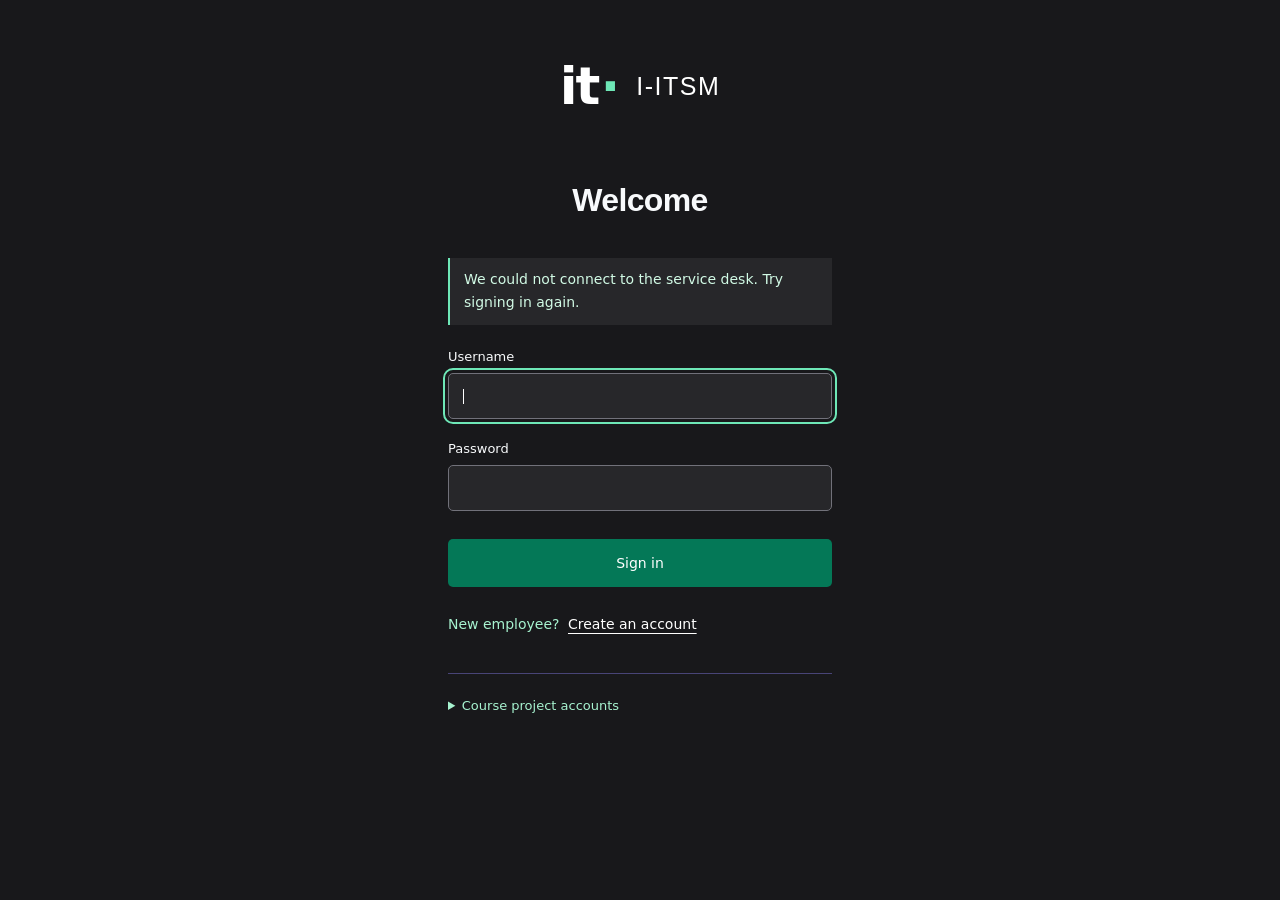
==== commit 15c23e48: "Update ITSM profiles, reassignment, overview and visual theme" ====
--- a/frontend/index.html
+++ b/frontend/index.html
@@ -3,15 +3,16 @@
 <head>
   <meta charset="UTF-8">
   <meta name="viewport" content="width=device-width, initial-scale=1">
-  <meta name="theme-color" content="#262626">
+  <meta name="theme-color" content="#18181B">
   <title>Incidents · I-ITSM</title>
   <link rel="preconnect" href="https://fonts.googleapis.com">
   <link rel="preconnect" href="https://fonts.gstatic.com" crossorigin>
-  <link href="https://fonts.googleapis.com/css2?family=DM+Serif+Display&family=Playfair+Display:wght@500&family=Ubuntu:wght@400;500;700&display=swap" rel="stylesheet">
+  <link href="https://fonts.googleapis.com/css2?family=Inter:wght@400;500;600&amp;family=JetBrains+Mono:wght@400;500&amp;family=Plus+Jakarta+Sans:wght@600;700&amp;display=swap" rel="stylesheet">
   <link rel="stylesheet" href="styles.css">
   <style>html.auth-check body{visibility:hidden}</style>
-  <script src="api.js" defer></script>
+  <link rel="stylesheet" href="theme-graphite.css"><script src="api.js" defer></script>
   <script src="app.js" defer></script>
+  <script src="reassignment.js" defer></script>
   <script src="incidents.js" defer></script>
   <script src="technicians.js" defer></script>
   <script src="sla.js" defer></script>
@@ -30,17 +31,17 @@
     <div class="sidebar-rule"></div>
     <nav id="navigation" aria-label="Main navigation">
       <div class="nav-section"><span class="nav-label">Workspace</span></div>
-      <button class="nav-item" data-section="Overview" aria-label="Overview"><img src="assets/icons/home.png" alt=""><span class="nav-label">Overview</span></button>
-      <button class="nav-item active" data-section="Incidents" aria-label="Incidents" aria-current="page"><img src="assets/icons/incidents.png" alt=""><span class="nav-label">Incidents</span><span class="nav-label active-mark" aria-hidden="true"></span></button>
-      <button class="nav-item" data-section="Technicians" aria-label="Technicians"><img src="assets/icons/technicians.png" alt=""><span class="nav-label">Technicians</span></button>
-      <button class="nav-item" id="users-nav" data-section="Users" aria-label="Users" hidden><img src="assets/icons/profile.png" alt=""><span class="nav-label">Users</span></button>
-      <button class="nav-item" data-section="SLA monitoring" aria-label="SLA monitoring"><img src="assets/icons/sla.png" alt=""><span class="nav-label">SLA monitoring</span></button>
+      <button class="nav-item" data-section="Overview" aria-label="Overview"><svg class="sidebar-icon" aria-hidden="true" focusable="false" xmlns="http://www.w3.org/2000/svg" width="24" height="24" viewBox="0 0 24 24" fill="none" stroke="currentColor" stroke-width="1.75" stroke-linecap="round" stroke-linejoin="round" > <rect width="7" height="9" x="3" y="3" rx="1" /> <rect width="7" height="5" x="14" y="3" rx="1" /> <rect width="7" height="9" x="14" y="12" rx="1" /> <rect width="7" height="5" x="3" y="16" rx="1" /> </svg><span class="nav-label">Overview</span></button>
+      <button class="nav-item active" data-section="Incidents" aria-label="Incidents" aria-current="page"><svg class="sidebar-icon" aria-hidden="true" focusable="false" xmlns="http://www.w3.org/2000/svg" width="24" height="24" viewBox="0 0 24 24" fill="none" stroke="currentColor" stroke-width="1.75" stroke-linecap="round" stroke-linejoin="round" > <path d="M2 9a3 3 0 0 1 0 6v2a2 2 0 0 0 2 2h16a2 2 0 0 0 2-2v-2a3 3 0 0 1 0-6V7a2 2 0 0 0-2-2H4a2 2 0 0 0-2 2Z" /> <path d="M13 5v2" /> <path d="M13 17v2" /> <path d="M13 11v2" /> </svg><span class="nav-label">Incidents</span></button>
+      <button class="nav-item" data-section="Technicians" aria-label="Technicians"><svg class="sidebar-icon" aria-hidden="true" focusable="false" xmlns="http://www.w3.org/2000/svg" width="24" height="24" viewBox="0 0 24 24" fill="none" stroke="currentColor" stroke-width="1.75" stroke-linecap="round" stroke-linejoin="round" > <path d="M14.7 6.3a1 1 0 0 0 0 1.4l1.6 1.6a1 1 0 0 0 1.4 0l3.106-3.105c.32-.322.863-.22.983.218a6 6 0 0 1-8.259 7.057l-7.91 7.91a1 1 0 0 1-2.999-3l7.91-7.91a6 6 0 0 1 7.057-8.259c.438.12.54.662.219.984z" /> </svg><span class="nav-label">Technicians</span></button>
+      <button class="nav-item" id="users-nav" data-section="Users" aria-label="Users" hidden><svg class="sidebar-icon" aria-hidden="true" focusable="false" xmlns="http://www.w3.org/2000/svg" width="24" height="24" viewBox="0 0 24 24" fill="none" stroke="currentColor" stroke-width="1.75" stroke-linecap="round" stroke-linejoin="round" > <path d="M16 21v-2a4 4 0 0 0-4-4H6a4 4 0 0 0-4 4v2" /> <path d="M16 3.128a4 4 0 0 1 0 7.744" /> <path d="M22 21v-2a4 4 0 0 0-3-3.87" /> <circle cx="9" cy="7" r="4" /> </svg><span class="nav-label">Users</span></button>
+      <button class="nav-item" data-section="SLA monitoring" aria-label="SLA monitoring"><svg class="sidebar-icon" aria-hidden="true" focusable="false" xmlns="http://www.w3.org/2000/svg" width="24" height="24" viewBox="0 0 24 24" fill="none" stroke="currentColor" stroke-width="1.75" stroke-linecap="round" stroke-linejoin="round" > <line x1="10" x2="14" y1="2" y2="2" /> <line x1="12" x2="15" y1="14" y2="11" /> <circle cx="12" cy="14" r="8" /> </svg><span class="nav-label">SLA monitoring</span></button>
       <div class="nav-section second-section"><span class="nav-label">Insights</span></div>
-      <button class="nav-item" data-section="Reports" aria-label="Reports"><img src="assets/icons/reports.png" alt=""><span class="nav-label">Reports</span></button>
-      <button class="nav-item" data-section="Audit trail" aria-label="Audit trail"><img src="assets/icons/audit.png" alt=""><span class="nav-label">Audit trail</span></button>
+      <button class="nav-item" data-section="Reports" aria-label="Reports"><svg class="sidebar-icon" aria-hidden="true" focusable="false" xmlns="http://www.w3.org/2000/svg" width="24" height="24" viewBox="0 0 24 24" fill="none" stroke="currentColor" stroke-width="1.75" stroke-linecap="round" stroke-linejoin="round" > <path d="M3 3v16a2 2 0 0 0 2 2h16" /> <path d="M18 17V9" /> <path d="M13 17V5" /> <path d="M8 17v-3" /> </svg><span class="nav-label">Reports</span></button>
+      <button class="nav-item" data-section="Audit trail" aria-label="Audit trail"><svg class="sidebar-icon" aria-hidden="true" focusable="false" xmlns="http://www.w3.org/2000/svg" width="24" height="24" viewBox="0 0 24 24" fill="none" stroke="currentColor" stroke-width="1.75" stroke-linecap="round" stroke-linejoin="round" > <path d="M14 2v5a1 1 0 001 1h5" /> <path d="M14.5 22H18a2 2 0 002-2V8a2.4 2.4 0 00-.706-1.706l-3.588-3.588A2.4 2.4 0 0014 2H6a2 2 0 00-2 2v4.512" /> <path d="M7 15.5v1.7l1 .625" /> <circle cx="7" cy="17" r="5" /> </svg><span class="nav-label">Audit trail</span></button>
     </nav>
     <div class="sidebar-bottom">
-      <button class="nav-item" id="notifications-nav" data-section="Notifications" aria-label="Notifications"><span class="notification-nav-symbol"><img src="assets/icons/notifications.png" alt=""><span id="notification-unread-dot" class="notification-unread-dot" aria-hidden="true" hidden></span><span id="notification-p1-hazard" class="notification-p1-hazard" aria-hidden="true" hidden><svg viewBox="0 0 24 22" width="20" height="19"><path d="M10.3 2.4a2 2 0 0 1 3.4 0l9 15.1a2 2 0 0 1-1.7 3H3a2 2 0 0 1-1.7-3z" fill="#ffd65a" stroke="#262626" stroke-width="1.5"/><path d="M12 7v6" stroke="#262626" stroke-width="2" stroke-linecap="round"/><circle cx="12" cy="16.5" r="1.1" fill="#262626"/></svg></span></span><span class="nav-label">Notifications</span></button>
+      <button class="nav-item" id="notifications-nav" data-section="Notifications" aria-label="Notifications"><span class="notification-nav-symbol"><svg class="sidebar-icon" aria-hidden="true" focusable="false" xmlns="http://www.w3.org/2000/svg" width="24" height="24" viewBox="0 0 24 24" fill="none" stroke="currentColor" stroke-width="1.75" stroke-linecap="round" stroke-linejoin="round" > <path d="M10.268 21a2 2 0 0 0 3.464 0" /> <path d="M3.262 15.326A1 1 0 0 0 4 17h16a1 1 0 0 0 .74-1.673C19.41 13.956 18 12.499 18 8A6 6 0 0 0 6 8c0 4.499-1.411 5.956-2.738 7.326" /> </svg><span id="notification-unread-dot" class="notification-unread-dot" aria-hidden="true" hidden></span><span id="notification-p1-hazard" class="notification-p1-hazard" aria-hidden="true" hidden><svg viewBox="0 0 24 22" width="20" height="19"><path d="M10.3 2.4a2 2 0 0 1 3.4 0l9 15.1a2 2 0 0 1-1.7 3H3a2 2 0 0 1-1.7-3z" fill="#ffd65a" stroke="#262626" stroke-width="1.5"/><path d="M12 7v6" stroke="#262626" stroke-width="2" stroke-linecap="round"/><circle cx="12" cy="16.5" r="1.1" fill="#262626"/></svg></span></span><span class="nav-label">Notifications</span></button>
       <div class="sidebar-rule"></div>
       <div class="account"><span class="avatar account-avatar" aria-hidden="true">?</span><span class="nav-label account-name"><span id="account-name">Not signed in</span><small id="account-role">Service desk</small></span></div>
     </div>
@@ -58,10 +59,10 @@
         <p id="account-feedback" class="notice" role="status" hidden></p>
         <div class="account-settings-grid">
           <section class="account-settings-section" aria-labelledby="profile-edit-title"><h2 id="profile-edit-title">Your profile</h2><p id="account-identity" class="muted"></p>
-            <form id="profile-edit-form" class="account-form"><label>Name<input name="name" maxlength="120" autocomplete="name" required></label><label>Username<input name="username" minlength="3" maxlength="40" pattern="[A-Za-z0-9._\-]{3,40}" autocomplete="username" required></label><label>Email<input name="email" type="email" maxlength="200" autocomplete="email" required></label><label id="profile-department-label" hidden>Department<input name="department" maxlength="100" autocomplete="organization-title"></label><p id="profile-edit-error" class="form-error" role="alert" hidden></p><button class="primary-button" type="submit">Save profile</button></form>
+            <form id="profile-edit-form" class="account-form"><div class="profile-picture-editor"><img id="profile-picture-preview" class="profile-picture" alt="Profile picture preview" hidden><label>Profile picture<input id="profile-picture-file" type="file" accept="image/jpeg,image/png,image/webp"></label><input type="hidden" name="profilePicture"><button id="remove-profile-picture" type="button" class="text-button">Remove picture</button><span class="muted">JPG, PNG or WebP · up to 5 MB</span></div><label>Name<input name="name" maxlength="120" autocomplete="name" required></label><label>Username<input name="username" minlength="3" maxlength="40" pattern="[A-Za-z0-9._\-]{3,40}" autocomplete="username" required></label><label>Email<input name="email" type="email" maxlength="200" autocomplete="email" required></label><label>Phone number<input name="phone" type="tel" maxlength="30" autocomplete="tel" placeholder="Optional"></label><label id="profile-department-label" hidden>Department<input name="department" maxlength="100" autocomplete="organization-title"></label><p id="profile-edit-error" class="form-error" role="alert" hidden></p><button class="primary-button" type="submit">Save profile</button></form>
           </section>
-          <section class="account-settings-section" aria-labelledby="password-edit-title"><h2 id="password-edit-title">Change password</h2><p class="muted">Use 8–128 characters. Your other signed-in sessions will end after the change.</p>
-            <form id="password-edit-form" class="account-form"><label>Current password<input name="currentPassword" type="password" autocomplete="current-password" required></label><label>New password<input name="newPassword" type="password" minlength="8" maxlength="128" autocomplete="new-password" required></label><label>Confirm new password<input name="confirmPassword" type="password" minlength="8" maxlength="128" autocomplete="new-password" required></label><p id="password-edit-error" class="form-error" role="alert" hidden></p><button class="secondary-button" type="submit">Change password</button></form>
+          <section class="account-settings-section" aria-labelledby="password-toggle"><button id="password-toggle" type="button" class="secondary-button" aria-expanded="false" aria-controls="password-fields">Change password</button><div id="password-fields" hidden><h2 id="password-edit-title">Change password</h2><p class="muted">Use 8–128 characters. Your other signed-in sessions will end after the change.</p>
+            <form id="password-edit-form" class="account-form"><label>Current password<input name="currentPassword" type="password" autocomplete="current-password" required></label><label>New password<input name="newPassword" type="password" minlength="8" maxlength="128" autocomplete="new-password" required></label><label>Confirm new password<input name="confirmPassword" type="password" minlength="8" maxlength="128" autocomplete="new-password" required></label><p id="password-edit-error" class="form-error" role="alert" hidden></p><button class="secondary-button" type="submit">Change password</button></form></div>
           </section>
         </div>
       </div>
@@ -80,6 +81,7 @@
           <aside id="overview-profile" class="overview-profile" aria-labelledby="overview-profile-title"></aside>
           <div class="overview-main">
             <div id="overview-summary" class="incident-summary" aria-label="Overview ticket summary"></div>
+            <section class="overview-analytics" aria-labelledby="analytics-title"><div class="overview-section-heading"><h2 id="analytics-title">Incident patterns</h2><span class="record-count">Based on incidents you can access</span></div><div class="analytics-grid"><section class="category-chart"><h3>By category</h3><div id="overview-category-chart"></div></section><section class="frequency-chart"><div class="chart-heading"><h3>Incident frequency</h3><label><span class="sr-only">Frequency category</span><select id="frequency-category"><option value="">All categories</option><option>NETWORK</option><option>HARDWARE</option><option>SOFTWARE</option><option>EMAIL</option><option>ACCESS</option><option>OTHER</option></select></label></div><p class="muted">Daily reports · last 30 days</p><svg id="overview-frequency" viewBox="0 0 600 220" role="img" aria-label="Daily incident frequency"><g id="frequency-grid"></g><path id="frequency-area" fill="#acbfa4" fill-opacity=".23"/><path id="frequency-line" fill="none" stroke="#496348" stroke-width="3" stroke-linejoin="round"/><g id="frequency-bars"></g></svg><p id="frequency-caption" class="muted" role="status"></p></section></div><p id="analytics-empty" class="muted" hidden>No incidents recorded yet. Charts will populate as tickets are reported.</p></section>
             <section id="overview-sla" class="overview-sla" aria-labelledby="overview-sla-title" hidden><h2 id="overview-sla-title">SLA needs attention</h2><p id="overview-sla-count"></p><ul id="overview-sla-items" class="overview-ticket-list"></ul></section>
             <section class="overview-section" aria-labelledby="overview-attention-title"><div class="overview-section-heading"><h2 id="overview-attention-title">Needs your attention</h2><span id="overview-attention-count" class="record-count"></span></div><ul id="overview-attention-items" class="overview-ticket-list"></ul><p id="overview-attention-empty" class="muted">Sign in to see tickets needing action.</p></section>
             <section id="overview-continue" class="overview-continue" aria-labelledby="overview-continue-title" hidden><div><h2 id="overview-continue-title">Continue recent ticket</h2><p id="overview-continue-description" class="muted"></p></div><button id="overview-continue-button" class="secondary-button">Open ticket</button></section>
@@ -88,7 +90,7 @@
         </div>
       </div>
       <div id="incidents-workspace">
-        <div class="incident-summary" aria-label="Incident summary"><span>Total <strong id="summary-total">—</strong></span><span>Open <strong id="summary-open">—</strong></span><span>Resolved <strong id="summary-resolved">—</strong></span><span>Closed <strong id="summary-closed">—</strong></span><span>Critical <strong id="summary-critical">—</strong></span></div>
+        <div class="incident-summary" aria-label="Incident summary"><span>Total <strong id="summary-total">—</strong></span><span>Open <strong id="summary-open">—</strong></span><span>Resolved <strong id="summary-resolved">—</strong></span><span>Closed <strong id="summary-closed">—</strong></span><span>Critical <strong id="summary-critical">—</strong><span id="critical-warning" class="critical-warning" role="status" hidden><svg viewBox="0 0 24 24" width="15" height="15" fill="none" stroke="currentColor" stroke-width="1.8" stroke-linecap="round" stroke-linejoin="round" aria-hidden="true"><path d="M12 3 2 21h20L12 3Z"/><path d="M12 9v5"/><circle cx="12" cy="17.5" r=".7" fill="currentColor"/></svg>Warning</span></span></div>
         <div class="incident-tools"><label class="search-field"><span class="sr-only">Search incidents by ID or title</span><input id="incident-search" type="search" placeholder="Search ID or title" autocomplete="off"></label><div class="toolbar-actions"><button id="refresh-incidents" class="secondary-button">Refresh</button><button id="incident-notifications" class="secondary-button">Notifications <span id="notification-count">0</span></button><button id="escalate-incidents" class="secondary-button" hidden>Check SLA breaches</button></div></div>
         <form id="incident-filters" class="incident-filters" aria-label="Filter incidents">
           <label>Category<select name="category" id="filter-category"><option value="">All categories</option></select></label>
@@ -104,7 +106,7 @@
           <div id="table-state" class="table-state" role="status">Sign in to get started.</div>
           <div class="table-footer"><span id="result-count">0 incidents</span><span>Highest priority first by default</span></div>
         </section>
-        <p class="storage-note" id="incident-storage-note"></p>
+
       </div>
       <div id="technicians-workspace" hidden>
         <div id="technician-notice" class="notice" role="status" hidden></div>
@@ -122,7 +124,7 @@
           <div id="technician-table-state" class="table-state" role="status">Sign in to view technicians.</div>
           <div class="table-footer"><span id="technician-result-count">0 technicians</span><span>Workload is managed by the backend.</span></div>
         </section>
-        <p class="storage-note">Active assignments include resolved incidents awaiting closure. Availability controls new assignments; existing assignments stay with the technician.</p>
+
       </div>
       <div id="sla-workspace" hidden>
         <div id="sla-notice" class="notice" role="status" hidden></div>
@@ -142,7 +144,7 @@
           <div id="sla-table-state" class="table-state" role="status">Sign in to view SLA monitoring.</div>
           <div class="table-footer"><span id="sla-result-count">0 incidents</span><span>Summary counts cover all active incidents visible to you.</span></div>
         </section>
-        <p class="storage-note">SLA states are checked by the backend on refresh. Checking breaches escalates eligible incidents across the full register, regardless of filters. It does not reassign technicians.</p>
+
         <details class="sla-reference"><summary>SLA targets by priority</summary><p class="field-help">Current fixed targets in the Java SLA service, measured from incident creation. Policies are read-only.</p><div class="table-scroll"><table><caption class="sr-only">Current backend response and resolution targets by priority.</caption><thead><tr><th scope="col">Priority</th><th scope="col">Response target</th><th scope="col">Resolution target</th></tr></thead><tbody><tr><td><span class="priority priority-p1">P1 · Critical</span></td><td>5 minutes</td><td>30 minutes</td></tr><tr><td><span class="priority priority-p2">P2 · High</span></td><td>15 minutes</td><td>2 hours</td></tr><tr><td><span class="priority priority-p3">P3 · Medium</span></td><td>1 hour</td><td>8 hours</td></tr><tr><td><span class="priority priority-p4">P4 · Low</span></td><td>4 hours</td><td>24 hours</td></tr></tbody></table></div></details>
       </div>
       <div id="reports-workspace" hidden>
@@ -167,7 +169,7 @@
       <div id="audit-workspace" hidden>
         <div id="audit-notice" class="notice" role="status" hidden></div>
         <div class="incident-summary" aria-label="Recorded history summary"><span>Recorded events <strong id="audit-total">—</strong></span><span>Incidents <strong id="audit-incidents">—</strong></span><span>Actors <strong id="audit-actors">—</strong></span></div>
-        <div class="incident-tools"><label class="search-field"><span class="sr-only">Search audit history</span><input id="audit-search" type="search" placeholder="Search incident, action or notes" autocomplete="off"></label><div class="toolbar-actions"><button id="refresh-audit" class="secondary-button">Refresh</button><button id="export-audit" class="secondary-button" disabled>Export history · CSV</button></div></div>
+        <div class="incident-tools"><label class="search-field"><span class="sr-only">Search audit history</span><input id="audit-search" type="search" placeholder="Search incident, action or notes" autocomplete="off"></label><div class="toolbar-actions"><button id="refresh-audit" class="secondary-button">Refresh</button><button id="export-audit" class="primary-button" disabled>Export history · CSV</button></div></div>
         <form id="audit-filters" class="incident-filters" aria-label="Filter audit history">
           <label>Action<select name="action" id="audit-action-filter"><option value="">All actions</option></select></label><label>Actor<select name="userId" id="audit-actor-filter"><option value="">All actors</option></select></label>
           <label>Activity from<input name="from" type="date"></label><label>Activity through<input name="through" type="date"></label><button type="reset" class="text-button">Clear filters</button>
@@ -175,7 +177,7 @@
         <section id="audit-register" class="data-register" aria-labelledby="audit-table-title" aria-busy="false"><div class="table-heading"><div><h2 id="audit-table-title">Incident activity</h2><p id="audit-scope">Recorded incident history</p></div><label class="sort-control">Sort by<select id="audit-sort"><option value="newest">Newest first</option><option value="oldest">Oldest first</option></select></label></div>
           <div class="table-scroll"><table class="audit-table"><caption class="sr-only">Read-only backend history. Select an incident ID to view details.</caption><thead><tr><th scope="col">Timestamp</th><th scope="col">Incident</th><th scope="col">Actor</th><th scope="col">Action</th><th scope="col">State change</th><th scope="col">Description</th></tr></thead><tbody id="audit-rows"></tbody></table></div>
           <div id="audit-table-state" class="table-state" role="status">Sign in to view history.</div><div class="table-footer audit-pagination"><span id="audit-result-count" role="status">0 events</span><div><button id="audit-previous" class="secondary-button" disabled>Previous</button><button id="audit-next" class="secondary-button" disabled>Next</button></div></div>
-        </section><p id="audit-updated" class="snapshot-time">Not refreshed yet</p><p class="storage-note">History is read-only and limited to incidents you can access. Exports include all filtered events, not only the current page.</p>
+        </section><p id="audit-updated" class="snapshot-time">Not refreshed yet</p>
       </div>
       <div id="notifications-workspace" hidden>
         <div id="notifications-error" class="notice error" role="alert" hidden></div>
@@ -187,7 +189,7 @@
         <p id="notification-hazard-explanation" class="notification-hazard-explanation" hidden><span aria-hidden="true">⚠</span> A P1 incident is present in your visible incident register. Clearing or reading notifications does not remove this marker.</p>
       </div>
       <section id="section-placeholder" class="section-placeholder" hidden><h2 id="placeholder-title"></h2><p>This section is reserved for a later step.</p><button id="back-to-incidents">Back to incidents</button></section>
-      <footer class="page-footer"><span>I-ITSM <span aria-hidden="true">/</span> Service workspace</span><a href="https://www.vecteezy.com/" target="_blank" rel="noopener noreferrer">Icons by Vecteezy.com</a></footer>
+      <footer class="page-footer"><span>I-ITSM <span aria-hidden="true">/</span> Service workspace</span><a href="https://lucide.dev/" target="_blank" rel="noopener noreferrer">Icons by Lucide</a></footer>
     </main>
   </div>
   <dialog id="account-status-dialog" class="form-dialog" aria-labelledby="account-status-title"><form id="account-status-form" class="dialog-content"><div class="dialog-heading"><h2 id="account-status-title">Change account status</h2><button type="button" class="close-button" data-close="account-status-dialog" aria-label="Cancel account status change">×</button></div><p id="account-status-description" class="muted"></p><p id="account-status-error" class="form-error" role="alert" hidden></p><div class="form-actions"><button type="button" class="secondary-button" data-close="account-status-dialog">Cancel</button><button type="submit" class="primary-button" id="confirm-account-status">Confirm</button></div></form></dialog>
@@ -209,6 +211,7 @@
     </form>
   </dialog>
   <dialog id="detail-dialog" class="detail-dialog" aria-labelledby="detail-title"><div class="dialog-content"><div class="dialog-heading"><h2 id="detail-title">Incident details</h2><div class="detail-header-actions"><button id="refresh-detail" class="secondary-button">Refresh details</button><button class="close-button" data-close="detail-dialog" aria-label="Close incident details">×</button></div></div><div id="detail-content"></div></div></dialog>
+  <dialog id="reassign-dialog" class="form-dialog" aria-labelledby="reassign-title" aria-describedby="reassign-warning"><form id="reassign-confirm-form" class="dialog-content"><div class="dialog-heading"><h2 id="reassign-title"><svg class="reassign-warning-symbol" viewBox="0 0 24 24" aria-hidden="true"><path d="M12 3 2 21h20L12 3Z" fill="none" stroke="currentColor" stroke-width="1.8" stroke-linejoin="round"/><path d="M12 9v5" stroke="currentColor" stroke-width="2" stroke-linecap="round"/><circle cx="12" cy="17.5" r="1" fill="currentColor"/></svg>Reassign this incident?</h2><button type="button" class="close-button" data-close="reassign-dialog" aria-label="Cancel reassignment">×</button></div><p id="reassign-ticket" class="detail-id"></p><dl class="detail-facts"><div><dt>Current technician</dt><dd id="reassign-from"></dd></div><div><dt>New technician</dt><dd id="reassign-to"></dd></div></dl><div class="notice reassignment-warning"><strong>Reassignment risk</strong><p id="reassign-warning"></p></div><p id="reassign-error" class="form-error" role="alert" hidden></p><div class="form-actions"><button type="button" class="secondary-button" data-close="reassign-dialog">Cancel</button><button type="submit" class="primary-button" id="confirm-reassign"><svg class="reassign-button-symbol" viewBox="0 0 24 24" aria-hidden="true"><path d="M12 3 2 21h20L12 3Z" fill="none" stroke="currentColor" stroke-width="1.8" stroke-linejoin="round"/><path d="M12 9v5" stroke="currentColor" stroke-width="2" stroke-linecap="round"/><circle cx="12" cy="17.5" r="1" fill="currentColor"/></svg>Confirm reassignment</button></div></form></dialog>
   <div id="notification-context-menu" class="notification-context-menu" role="menu" aria-label="Notification actions" hidden><button id="delete-notification-menu-item" role="menuitem" type="button">Delete notification</button></div>
   <dialog id="technician-dialog" class="detail-dialog" aria-labelledby="technician-dialog-title"><div class="dialog-content"><div class="dialog-heading"><h2 id="technician-dialog-title">Technician details</h2><div class="detail-header-actions"><button id="refresh-technician-detail" class="secondary-button">Refresh details</button><button class="close-button" data-close="technician-dialog" aria-label="Close technician details">×</button></div></div><div id="technician-detail-content"></div></div></dialog>
 </body>
--- a/frontend/styles.css
+++ b/frontend/styles.css
@@ -1,4 +1,5 @@
 :root{color-scheme:light;--heading-font:"DM Serif Display",Georgia,serif;--sage:#acbfa4;--ink:#262626;--cream:#fff8f0;--table:#f3ebe1;--muted:rgba(38,38,38,.65);--line:rgba(38,38,38,.13);--rail:84px;--expanded:244px;font-family:Ubuntu,system-ui,sans-serif;color:var(--ink);background:var(--cream);font-synthesis:none}
+#reassign-dialog .reassignment-warning{border:1px solid #990505;border-left-width:4px;background:#fff0ed}#reassign-dialog .reassignment-warning>strong{color:#990505}#reassign-warning{margin:10px 0 0}#reassign-title{display:flex;align-items:center;gap:10px}.reassign-warning-symbol{width:27px;height:27px;flex-shrink:0;color:#990505}.reassign-button-symbol{width:18px;height:18px;flex-shrink:0}#confirm-reassign{display:inline-flex;align-items:center;justify-content:center;gap:8px;background:#990505;border-color:#990505;color:#fff8f0}#confirm-reassign:hover:not(:disabled){background:#7d0404;border-color:#7d0404}[data-action="reassign"] select{max-width:100%}#reassign-dialog .detail-facts dd{line-height:1.7}
 .account-settings-grid{display:grid;grid-template-columns:1fr 1fr;gap:56px}.account-settings-section{min-width:0;border-top:1px solid var(--line);padding-top:26px}.account-form{max-width:460px}.account-form label{display:grid;gap:9px;margin:24px 0;font-size:14px}.account-form input{width:100%;min-width:0}.account-settings-section>p{line-height:1.7}.users-table th:nth-child(2){width:auto}.users-table td{vertical-align:top;white-space:normal;min-width:120px}.users-table td:first-child{min-width:200px}.users-table td:nth-child(3){overflow-wrap:anywhere}.users-table td:last-child{min-width:210px;max-width:280px}.users-table .row-secondary{font-size:12px}.profile-panel #open-profile-settings{display:block}.account-form button{margin-bottom:12px}@media(max-width:900px){.account-settings-grid{grid-template-columns:1fr;gap:40px}}
 .overview-toolbar{display:flex;justify-content:space-between;align-items:center;gap:20px;margin-bottom:14px}.overview-toolbar p{margin:0}.overview-grid{display:grid;grid-template-columns:260px minmax(0,1fr);gap:36px;margin-top:28px;align-items:start}.overview-profile{padding:26px;background:var(--table);border:1px solid var(--line);border-radius:8px}.overview-avatar{display:grid;place-items:center;width:52px;height:52px;border-radius:50%;background:var(--sage);font-size:23px;margin-bottom:22px}.overview-profile h2{line-height:1.4;overflow-wrap:anywhere}.overview-profile dl{margin:28px 0 0}.overview-profile dl>div{margin-top:22px}.overview-profile dt{font-size:12px;color:var(--muted);margin-bottom:7px}.overview-profile dd{margin:0;font-size:14px;line-height:1.6;overflow-wrap:anywhere}.overview-profile-note{font-size:12px;line-height:1.7;color:var(--muted);border-top:1px solid var(--line);padding-top:20px;margin:24px 0 0}.overview-main{min-width:0}.overview-main .incident-summary{justify-content:flex-start;gap:30px;flex-wrap:wrap;margin-bottom:28px}.overview-section{padding:26px 0;border-top:1px solid var(--line)}.overview-section-heading{display:flex;justify-content:space-between;align-items:center;gap:16px;margin-bottom:18px}.overview-ticket-list{list-style:none;margin:0;padding:0}.overview-ticket-list>li+li{border-top:1px solid var(--line)}.overview-ticket{border:0;background:none;width:100%;padding:16px 0;display:flex;align-items:center;justify-content:space-between;text-align:left;gap:18px}.overview-ticket:hover strong{text-decoration:underline;text-underline-offset:4px}.overview-ticket>span:first-child{display:grid;gap:7px;min-width:0}.overview-ticket strong{font-size:14px;font-weight:500;overflow-wrap:anywhere}.overview-ticket .muted{font-size:13px;line-height:1.5}.overview-ticket-id{font-size:12px;color:var(--muted)}.overview-sla{border-left:3px solid #cc5649;padding:18px 22px;background:var(--table);margin-bottom:26px}.overview-sla>p{font-size:13px;line-height:1.6;color:var(--muted)}.overview-continue{padding:22px 0;display:flex;align-items:center;justify-content:space-between;gap:18px;border-top:1px solid var(--line)}.overview-continue p{font-size:13px;line-height:1.6;margin-bottom:0;overflow-wrap:anywhere}.overview-activity{list-style:none;padding:0;margin:0}.overview-activity>li{position:relative;border-left:1px solid var(--line);padding:0 0 26px 20px;margin-left:4px}.overview-activity>li:before{content:"";position:absolute;top:5px;left:-4px;width:7px;height:7px;background:var(--sage);border-radius:50%}.overview-event-heading{display:flex;justify-content:space-between;gap:16px;margin-bottom:9px;font-size:13px}.overview-event-heading strong{font-weight:500}.overview-event-heading time{color:var(--muted);font-size:12px;white-space:nowrap}.overview-activity .incident-link{font-size:14px;text-align:left;white-space:normal}.overview-activity p{font-size:13px;line-height:1.6;margin:8px 0;white-space:pre-wrap;overflow-wrap:anywhere}.overview-activity .muted{font-size:12px}
 @media(max-width:1100px){.overview-grid{grid-template-columns:220px minmax(0,1fr);gap:24px}.overview-toolbar{align-items:flex-start;flex-wrap:wrap}.overview-profile{padding:22px}.overview-event-heading{flex-direction:column;gap:6px}}@media(max-width:760px){.overview-grid{grid-template-columns:1fr}.overview-profile dl{display:flex;flex-wrap:wrap;gap:12px 28px;margin-top:0}.overview-profile dl>div{margin-top:16px}.overview-toolbar .toolbar-actions{flex-wrap:wrap}.overview-continue{flex-wrap:wrap}.overview-main .incident-summary{gap:18px}}
@@ -36,3 +37,18 @@
 /* In-app notification inbox. Read/dismissed state is per browser account. */
 .notification-nav-symbol{position:relative;display:block;width:30px;height:30px;flex:0 0 30px}.notification-nav-symbol img{display:block}.notification-unread-dot{position:absolute;right:-3px;top:-3px;width:10px;height:10px;border-radius:50%;background:#d32f3b;border:2px solid var(--ink)}.notification-p1-hazard{position:absolute;right:-6px;bottom:-5px;display:block;line-height:0}.notification-toolbar{display:flex;justify-content:space-between;align-items:flex-start;gap:20px;margin-bottom:20px}.notification-toolbar .muted{margin:0}.notification-toolbar .snapshot-time{margin:8px 0 0}.notification-list-toolbar{display:flex;align-items:center;justify-content:space-between;gap:20px;flex-wrap:wrap;margin-bottom:18px}.notification-list-toolbar .toolbar-actions{gap:24px}.notification-feedback{display:flex;align-items:center;gap:16px;flex-wrap:wrap;margin:0 0 18px;font-size:14px;line-height:1.6}.notification-feedback .text-button{padding:4px 0}.notification-inbox{border:1px solid var(--line);border-radius:10px;overflow:hidden;background:var(--table)}.notification-items{list-style:none;padding:0;margin:0}.notification-swipe-row{position:relative;overflow:hidden;background:#990505;isolation:isolate}.notification-swipe-row+.notification-swipe-row{border-top:1px solid var(--line)}.notification-swipe-delete{position:absolute;inset:0 24px 0 auto;display:flex;align-items:center;color:var(--cream);font-size:14px;font-weight:500;pointer-events:none}.notification-card{position:relative;z-index:1;display:grid;grid-template-columns:minmax(0,1fr) 52px;background:var(--table);transition:transform 180ms ease;touch-action:pan-y}.notification-card.unread{background:#e4f1fa}.notification-card.dragging{transition:none;user-select:none}.notification-open{display:block;width:100%;min-width:0;padding:24px 26px;text-align:left;border:0;background:none;color:var(--ink);border-radius:0;touch-action:pan-y}.notification-open:focus-visible{outline:2px solid var(--ink);outline-offset:-5px;border-radius:5px}.notification-summary-line{display:flex;justify-content:space-between;align-items:baseline;gap:18px;flex-wrap:wrap}.notification-summary-line strong{font-size:15px;font-weight:500;line-height:1.6;overflow-wrap:anywhere}.notification-summary-line time{color:var(--muted);font-size:12px;font-weight:400;white-space:nowrap}.notification-brief{display:block;margin-top:8px;font-size:14px;line-height:1.7;overflow-wrap:anywhere}.notification-source{display:block;margin-top:10px;color:var(--muted);font-size:12px}.notification-options{width:44px;height:44px;margin-top:18px;align-self:start;font-size:24px;line-height:1;border:0;background:none;color:var(--ink);border-radius:5px}.notification-options:hover{background:rgba(38,38,38,.06)}.notification-expanded{grid-column:1/-1;padding:0 26px 22px}.notification-expanded p{font-size:14px;line-height:1.7;white-space:pre-wrap;overflow-wrap:anywhere;margin:0}.notification-expanded .text-button{margin-top:12px}.notification-context-menu{position:fixed;z-index:30;min-width:180px;padding:6px;background:var(--cream);border:1px solid var(--line);border-radius:7px;box-shadow:0 8px 24px rgba(38,38,38,.14)}.notification-context-menu button{display:block;width:100%;min-height:42px;text-align:left;border:0;border-radius:4px;padding:10px 14px;font-size:14px;background:none;color:#990505}.notification-context-menu button:hover,.notification-context-menu button:focus-visible{background:rgba(153,5,5,.06);outline:2px solid var(--ink);outline-offset:-2px}.notification-hazard-explanation{font-size:13px;line-height:1.7;color:var(--muted)}.notification-hazard-explanation>span{color:#a16b00;margin-right:5px}@media(max-width:900px){.notification-toolbar{flex-direction:column}.notification-summary-line{gap:8px}.notification-summary-line time{white-space:normal}}@media(max-width:600px){.notification-open{padding:20px 18px}.notification-card{grid-template-columns:minmax(0,1fr) 48px}.notification-expanded{padding:0 18px 20px}.notification-toolbar .toolbar-actions{flex-wrap:wrap}.notification-list-toolbar{align-items:flex-start;flex-direction:column}.notification-summary-line{flex-direction:column}.notification-summary-line strong{font-size:14px}}
 .notification-swipe-row+.notification-swipe-row{border-top:0}.notification-swipe-row+.notification-swipe-row .notification-card{border-top:1px solid var(--line)}
+
+.account-status-reason{display:flex;align-items:flex-start;gap:6px;max-width:340px;color:var(--ink)}.account-status-reason svg{flex:0 0 16px;margin-top:2px}
+
+.profile-picture-editor{display:flex;flex-direction:column;align-items:flex-start;gap:12px;margin-bottom:12px}.profile-picture{width:88px;height:88px;object-fit:cover;border-radius:50%;border:1px solid var(--line)}.profile-picture-editor .muted{font-size:12px}.profile-picture-editor input[type=file]{max-width:100%;font-size:13px}#password-fields{padding-top:24px}#password-fields h2{margin-bottom:12px}
+.overview-analytics{padding:26px 0;border-top:1px solid var(--line);border-bottom:1px solid var(--line);margin:24px 0}.analytics-grid{display:grid;grid-template-columns:minmax(180px,.7fr) minmax(0,1.5fr);gap:28px;margin-top:24px}.analytics-grid h3{font-size:15px;font-weight:500;margin:0 0 18px}.category-donut{width:146px;height:146px;border-radius:50%;display:grid;place-items:center;margin:8px auto 22px}.category-donut>span{width:104px;height:104px;border-radius:50%;background:var(--cream);display:grid;align-content:center;justify-items:center;font-size:28px}.category-donut small{color:var(--muted);font-size:11px;margin-top:3px}.chart-legend{list-style:none;padding:0;margin:0}.chart-legend li{display:flex;align-items:center;gap:8px;font-size:12px;margin:10px 0}.chart-legend strong{margin-left:auto}.chart-key{width:8px;height:8px;border-radius:50%;flex:none}.chart-heading{display:flex;align-items:flex-start;justify-content:space-between;gap:12px;flex-wrap:wrap}.chart-heading select{font:inherit;font-size:12px;padding:8px;border:1px solid var(--line);border-radius:5px;background:var(--cream);color:var(--ink);max-width:160px}.frequency-chart .muted{font-size:12px;line-height:1.6}.frequency-chart svg{width:100%;height:auto;display:block;margin-top:24px;overflow:visible}.frequency-chart svg text{font-family:Ubuntu,sans-serif;font-size:12px;fill:#666}.frequency-chart{min-width:0}@media(max-width:1000px){.analytics-grid{grid-template-columns:1fr}.category-chart{display:grid;grid-template-columns:146px 1fr;gap:0 24px}.category-chart h3{grid-column:1/-1}.category-donut{margin:10px 0}.chart-legend{align-self:center}}@media(max-width:450px){.category-chart{grid-template-columns:1fr}.category-donut{margin:10px auto}.chart-heading{display:block}}
+#detail-dialog[open]{animation:incident-enter 230ms cubic-bezier(.2,.75,.25,1)}#detail-dialog[open]::backdrop{animation:incident-dim 230ms ease-out}#detail-dialog.panel-closing{animation:incident-exit 200ms ease-in forwards}#detail-dialog.panel-closing::backdrop{animation:incident-undim 200ms ease-in forwards}@keyframes incident-enter{from{transform:translateX(100%);opacity:.6}to{transform:translateX(0);opacity:1}}@keyframes incident-exit{to{transform:translateX(100%);opacity:0}}@keyframes incident-dim{from{background:transparent}}@keyframes incident-undim{to{background:transparent}}@media(prefers-reduced-motion:reduce){#detail-dialog[open],#detail-dialog[open]::backdrop,#detail-dialog.panel-closing,#detail-dialog.panel-closing::backdrop{animation:none}}
+
+.account-photo{display:block;width:100%;height:100%;object-fit:cover;border-radius:50%}#profile-button span:has(.account-photo){padding:0;overflow:hidden}
+
+/* Priority is also written in the badge; critical rows do not rely on color alone. */
+#incident-preview #incident-rows tr.critical-incident{background:#fef2f2}
+#incident-preview #incident-rows tr.critical-incident:hover{background:#fee2e2}
+#incident-preview #incident-rows tr.critical-incident>td:first-child{box-shadow:inset 3px 0 #dc2626}
+.critical-warning{display:inline-flex;align-items:center;gap:5px;padding:4px 7px;border-radius:4px;background:#fee2e2;color:#991b1b;font-size:11px;font-weight:600;line-height:1.5;white-space:nowrap}
+.critical-warning svg{flex-shrink:0}
--- a/frontend/theme-graphite.css
+++ b/frontend/theme-graphite.css
@@ -0,0 +1,137 @@
+/* Visual draft: Graphite and Emerald / Plus Jakarta Sans + Inter + JetBrains Mono.
+   Kept separate so subsequent palette trials can replace this stylesheet. */
+:root {
+  --primary: #047857;
+  --primary-hover: #065f46;
+  --dark: #18181b;
+  --heading-font: 'Plus Jakarta Sans', sans-serif;
+  --mono-font: 'JetBrains Mono', monospace;
+  --sage: #6ee7b7;
+  --ink: #18181b;
+  --cream: #f4f4f5;
+  --table: #ffffff;
+  --muted: #52525b;
+  --line: #e4e4e7;
+  --chart-1: #047857;
+  --chart-2: #34d399;
+  --chart-3: #6ee7b7;
+  --chart-4: #475569;
+  --chart-5: #a1a1aa;
+  --chart-6: #d4d4d8;
+  --ai-accent: #0ea5e9;
+  --ai-gradient: linear-gradient(110deg, #0ea5e9, #6366f1);
+  font-family: Inter, system-ui, sans-serif;
+  font-variant-numeric: tabular-nums;
+}
+body { font-size:14px; }
+h1, h2, h3, .incident-heading {
+  font-family:var(--heading-font); font-weight:600; letter-spacing:-.025em;
+}
+h1, .incident-heading { font-size:28px; line-height:1.3; }
+h2 { font-size:18px; }
+h3 { font-size:16px; }
+.sidebar, .topbar { background:var(--dark); color:#f8fafc; }
+.sidebar { box-shadow:none; }
+.sidebar-rule { background:#3f3f46; }
+.sidebar :is(button,a):focus-visible { outline-color:#a7f3d0; }
+.sidebar .brand, .sidebar .nav-item { color:#d1fae5; }
+.sidebar .brand-symbol>span, .sidebar small, .sidebar .nav-section { color:#6ee7b7; }
+.sidebar .nav-section { font-family:Inter,sans-serif; font-size:12px; font-weight:500; letter-spacing:.06em; }
+.nav-item .nav-label { font-size:14px; font-weight:500; }
+.nav-item img { filter:grayscale(1) brightness(0) invert(1); opacity:.75; }
+.nav-item.active { background:#064e3b; }
+.nav-item.active img { opacity:1; }
+.nav-item.active:before { background:#6ee7b7; }
+.nav-item:hover { background:#27272a; }
+.sidebar .avatar { color:#d1fae5; border-color:#34d399; }
+.topbar { border-color:#3f3f46; }
+.breadcrumb { color:#a7f3d0; }
+.breadcrumb strong { color:#ffffff; }
+.profile-button { background:#047857; color:#ffffff; border-color:#34d399; }
+.profile-button:hover { box-shadow:0 0 0 4px #ffffff18; }
+.profile-panel { background:#ffffff; color:var(--ink); box-shadow:0 12px 30px #18181b18; }
+.profile-panel strong { color:var(--ink); }
+.primary-button { background:var(--primary); border-color:var(--primary); color:#ffffff; }
+.primary-button:hover:not(:disabled) { background:var(--primary-hover); border-color:var(--primary-hover); }
+.secondary-button { background:#ffffff; border-color:#d4d4d8; color:var(--ink); }
+.secondary-button:hover:not(:disabled) { background:#ecfdf5; border-color:#6ee7b7; }
+button:focus-visible, a:focus-visible { outline-color:#047857; }
+input, select, textarea { background:#ffffff; border-color:#d4d4d8; font-size:14px; }
+input:focus, select:focus, textarea:focus { outline:2px solid #047857; outline-offset:2px; }
+.account-form label, .auth-form label { font-size:13px; font-weight:500; }
+.account-form input, .auth-form input { font-weight:400; }
+.incident-link, .sort-button:hover, .overview-ticket:hover strong { color:#065f46; }
+table { font-size:13px; font-variant-numeric:tabular-nums; }
+th { background:#f4f4f5; color:#52525b; font-size:12px; font-weight:500; letter-spacing:.025em; }
+td { font-size:13px; }
+.incident-title { font-size:14px; }
+.data-register tbody tr:hover, #incident-preview tbody tr:hover { background:#f0fdf4; }
+.table-scroll tbody tr:hover, .technician-table tbody tr:hover, .sla-table tbody tr:hover { background:#f0fdf4; }
+.technician-save-message { background:#ecfdf5; border-color:#a7f3d0; color:#065f46; }
+dialog::backdrop { background:#18181b66; }
+.notification-options:hover { background:#ecfdf5; }
+.incident-id, .incident-link, .detail-id, .overview-ticket-id, .sla-countdown, .sla-deadline time {
+  font-family:var(--mono-font); font-size:12px;
+}
+.overview-activity time, #audit-rows td:first-child { font-family:var(--mono-font); font-size:12px; }
+.incident-summary strong { font-family:var(--heading-font); font-size:34px; font-weight:600; letter-spacing:-.04em; }
+.overview-profile { background:#ffffff; }
+.overview-avatar { background:#d1fae5; color:#065f46; }
+.overview-activity>li:before { background:#047857; }
+.overview-sla { border-color:#ea580c; background:#fff7ed; }
+.overview-analytics { border-color:var(--line); }
+.category-donut>span { background:var(--cream); font-family:var(--heading-font); font-weight:600; }
+.category-donut small { font-family:Inter,sans-serif; font-weight:400; }
+.frequency-chart svg text { font-family:Inter,sans-serif; fill:#6b7280; }
+#frequency-grid line { stroke:#e4e4e7; }
+#frequency-area { fill:#047857; fill-opacity:.09; }
+#frequency-line { stroke:#047857; }
+#frequency-bars rect { fill:#047857; opacity:.18; }
+.priority, .status, .sla-state { font-size:11px; font-weight:600; line-height:1.5; }
+.priority-p1 { background:#fee2e2; color:#991b1b; }
+.priority-p2 { background:#ffedd5; color:#9a3412; }
+.priority-p3 { background:#fef9c3; color:#854d0e; }
+.priority-p4 { background:#dcfce7; color:#166534; }
+.status { background:#e0f2fe; color:#075985; }
+.status.neutral { background:#f1f5f9; color:#475569; }
+.status[data-status='IN_PROGRESS'], .status[data-status='ACKNOWLEDGED'], .status[data-status='ASSIGNED'] { background:#e0f2fe; color:#075985; }
+.status[data-status='RESOLVED'], .status[data-status='VERIFIED'], .status[data-status='CLOSED'] { background:#f1f5f9; color:#475569; }
+.status[data-status='WAITING_FOR_EMPLOYEE'] { background:#fef9c3; color:#854d0e; }
+.status[data-status='ESCALATED'] { background:#fee2e2; color:#991b1b; }
+.sla-state { background:#f1f5f9; color:#475569; }
+.sla-state-breached, .sla-label.breached { background:#fee2e2; color:#991b1b; }
+.sla-state-risk { background:#fef9c3; color:#854d0e; }
+.notice { background:#ecfdf5; border-color:#a7f3d0; color:#065f46; }
+.notice.error, #reassign-dialog .reassignment-warning { background:#fef2f2; border-color:#dc2626; color:#991b1b; }
+#reassign-dialog .reassignment-warning>strong, .reassign-warning-symbol { color:#991b1b; }
+#confirm-reassign { background:#dc2626; border-color:#dc2626; color:#ffffff; }
+#confirm-reassign:hover:not(:disabled) { background:#b91c1c; border-color:#b91c1c; }
+.information-reply, .employee-question { border-color:#6ee7b7; }
+.notification-card { background:#ffffff; }
+.notification-card.unread { background:#eff6ff; }
+.notification-context-menu { background:#ffffff; }
+dialog { background:#ffffff; box-shadow:0 24px 80px #18181b25; }
+.auth-page { background:#18181b; color:#f8fafc; --ink:#f8fafc; --muted:#a7f3d0; --line:#484477; }
+.auth-page h1 { font-family:var(--heading-font); font-size:32px; font-weight:600; }
+.auth-brand { color:#ffffff; }
+.auth-brand>span, .auth-page .eyebrow { color:#6ee7b7; }
+.auth-brand strong { font-family:Inter,sans-serif; }
+.auth-form input { background:#27272a; color:#ffffff; border-color:#71717a; }
+.auth-form input:focus { outline-color:#6ee7b7; }
+.auth-form input:autofill { box-shadow:0 0 0 1000px #27272a inset; -webkit-text-fill-color:#ffffff; }
+.auth-submit { background:#047857; color:#ffffff; font-weight:500; }
+.auth-submit:hover { background:#065f46; }
+.auth-intro, .auth-switch, .auth-demo, .auth-help { color:#a7f3d0; }
+.auth-switch a { color:#ffffff; }
+.auth-message { background:#27272a; color:#d1fae5; border-color:#6ee7b7; }
+.auth-page :is(a,button):focus-visible { outline-color:#6ee7b7; }
+@media(max-width:600px) { h1, .incident-heading { font-size:26px; } .incident-summary strong { font-size:28px; } }
+
+/* Crisp, monochrome Lucide outlines use the navigation text color directly. */
+.sidebar-icon{width:23px;height:23px;flex:0 0 23px;display:block;pointer-events:none;stroke-width:1.75}
+.nav-item{gap:25px}.nav-item.active{color:#ecfdf5}.nav-item.active .sidebar-icon{color:#6ee7b7}
+.notification-nav-symbol{display:grid;place-items:center;width:23px;height:23px;flex:0 0 23px}
+.notification-nav-symbol .sidebar-icon{width:23px;height:23px}
+.sidebar .brand-symbol>span{color:#34d399}.notification-unread-dot{border-color:var(--dark)}
+.sidebar .nav-item{color:#e4e4e7}.sidebar small,.sidebar .nav-section{color:#a1a1aa}
+.breadcrumb{color:#d4d4d8}.sidebar .nav-item.active{color:#ecfdf5}
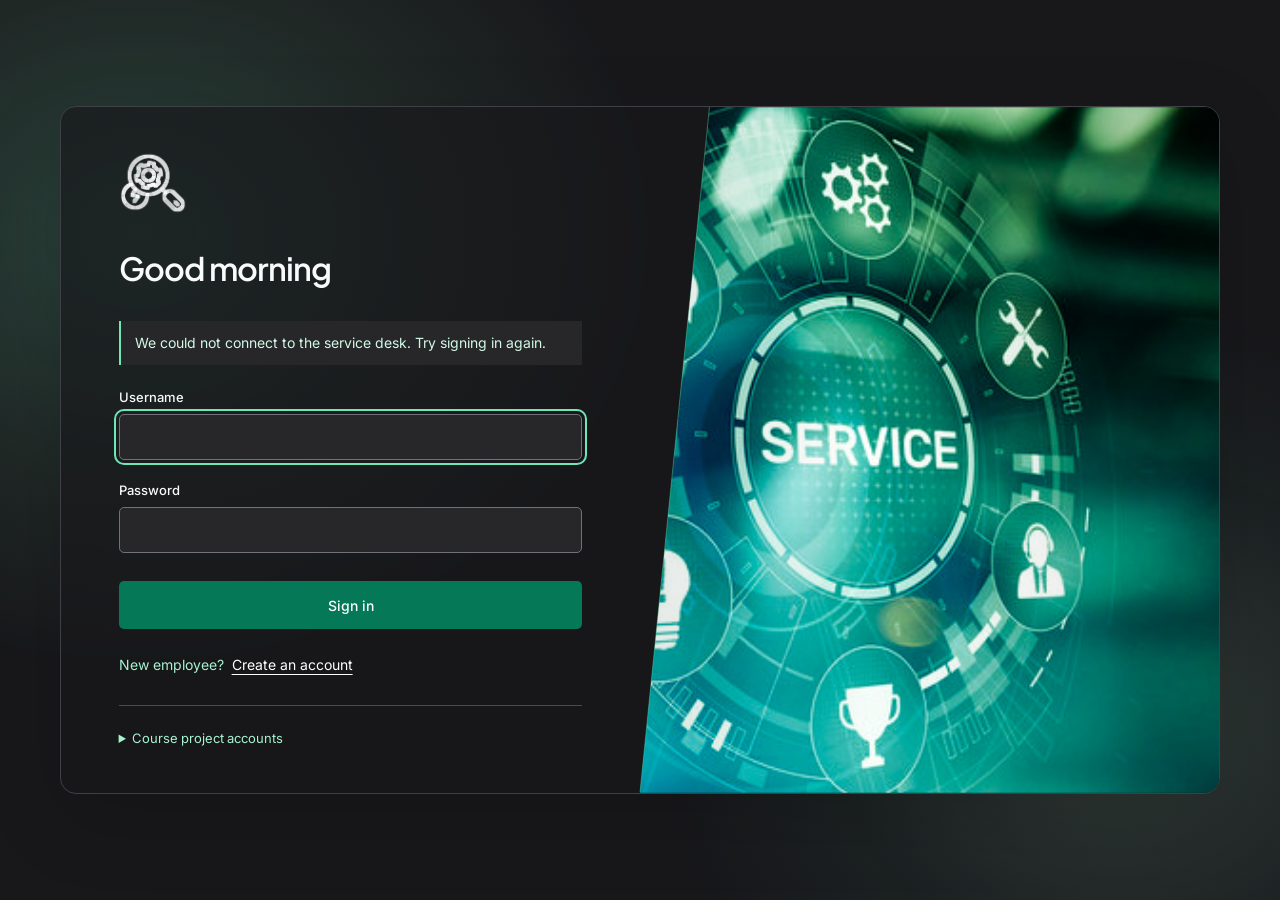
==== commit 14855deb: "Redesign sign-in with time-based greetings and service branding" ====
--- a/frontend/index.html
+++ b/frontend/index.html
@@ -1,7 +1,7 @@
 <!doctype html>
 <html lang="en" class="auth-check">
 <head>
-  <meta charset="UTF-8">
+  <meta charset="UTF-8"><link rel="icon" type="image/png" href="assets/branding/service-logo.png">
   <meta name="viewport" content="width=device-width, initial-scale=1">
   <meta name="theme-color" content="#18181B">
   <title>Incidents · I-ITSM</title>
@@ -21,12 +21,11 @@
   <script src="overview.js" defer></script>
   <script src="accounts.js" defer></script>
 </head>
-<body>
+<body><svg width="0" height="0" style="position:absolute" aria-hidden="true" focusable="false"><defs><filter id="brand-ink" color-interpolation-filters="sRGB"><feColorMatrix type="matrix" values="0 0 0 0 0 0 0 0 0 0 0 0 0 0 0 -.2126 -.7152 -.0722 1 0"/></filter></defs></svg>
   <a class="skip-link" href="#main">Skip to content</a>
   <aside class="sidebar" aria-label="Application sidebar">
     <button class="brand" aria-label="Keep navigation expanded" aria-expanded="false" aria-controls="navigation">
-      <span class="brand-symbol" aria-hidden="true">it<span>·</span></span>
-      <span class="nav-label brand-name">I-ITSM</span>
+      <span class="brand-symbol" aria-hidden="true"><img class="brand-logo" src="assets/branding/service-logo.png" alt=""></span>
     </button>
     <div class="sidebar-rule"></div>
     <nav id="navigation" aria-label="Main navigation">
@@ -82,6 +81,7 @@
           <div class="overview-main">
             <div id="overview-summary" class="incident-summary" aria-label="Overview ticket summary"></div>
             <section class="overview-analytics" aria-labelledby="analytics-title"><div class="overview-section-heading"><h2 id="analytics-title">Incident patterns</h2><span class="record-count">Based on incidents you can access</span></div><div class="analytics-grid"><section class="category-chart"><h3>By category</h3><div id="overview-category-chart"></div></section><section class="frequency-chart"><div class="chart-heading"><h3>Incident frequency</h3><label><span class="sr-only">Frequency category</span><select id="frequency-category"><option value="">All categories</option><option>NETWORK</option><option>HARDWARE</option><option>SOFTWARE</option><option>EMAIL</option><option>ACCESS</option><option>OTHER</option></select></label></div><p class="muted">Daily reports · last 30 days</p><svg id="overview-frequency" viewBox="0 0 600 220" role="img" aria-label="Daily incident frequency"><g id="frequency-grid"></g><path id="frequency-area" fill="#acbfa4" fill-opacity=".23"/><path id="frequency-line" fill="none" stroke="#496348" stroke-width="3" stroke-linejoin="round"/><g id="frequency-bars"></g></svg><p id="frequency-caption" class="muted" role="status"></p></section></div><p id="analytics-empty" class="muted" hidden>No incidents recorded yet. Charts will populate as tickets are reported.</p></section>
+            <section id="overview-outages" class="overview-sla" hidden><h2>Shared-outage alerts</h2><div id="outage-items"></div><p id="outage-feedback" role="status"></p></section>
             <section id="overview-sla" class="overview-sla" aria-labelledby="overview-sla-title" hidden><h2 id="overview-sla-title">SLA needs attention</h2><p id="overview-sla-count"></p><ul id="overview-sla-items" class="overview-ticket-list"></ul></section>
             <section class="overview-section" aria-labelledby="overview-attention-title"><div class="overview-section-heading"><h2 id="overview-attention-title">Needs your attention</h2><span id="overview-attention-count" class="record-count"></span></div><ul id="overview-attention-items" class="overview-ticket-list"></ul><p id="overview-attention-empty" class="muted">Sign in to see tickets needing action.</p></section>
             <section id="overview-continue" class="overview-continue" aria-labelledby="overview-continue-title" hidden><div><h2 id="overview-continue-title">Continue recent ticket</h2><p id="overview-continue-description" class="muted"></p></div><button id="overview-continue-button" class="secondary-button">Open ticket</button></section>
--- a/frontend/styles.css
+++ b/frontend/styles.css
@@ -52,3 +52,12 @@
 #incident-preview #incident-rows tr.critical-incident>td:first-child{box-shadow:inset 3px 0 #dc2626}
 .critical-warning{display:inline-flex;align-items:center;gap:5px;padding:4px 7px;border-radius:4px;background:#fee2e2;color:#991b1b;font-size:11px;font-weight:600;line-height:1.5;white-space:nowrap}
 .critical-warning svg{flex-shrink:0}
+
+/* Render the supplied artwork with transparent paper and theme-appropriate ink. */
+.brand-logo{display:block;width:42px;height:42px;object-fit:contain;flex-shrink:0;filter:url(#brand-ink)}
+.sidebar .brand-logo,.auth-page .brand-logo{filter:url(#brand-ink) invert(1)}
+.auth-brand{gap:16px;align-items:center}
+.auth-brand .brand-logo{width:56px;height:56px}
+.auth-brand strong{margin-left:0}
+.auth-main-signin .auth-brand .brand-logo{width:76px;height:76px}
+@media(max-width:600px){.auth-main-signin .auth-brand .brand-logo{width:64px;height:64px}}
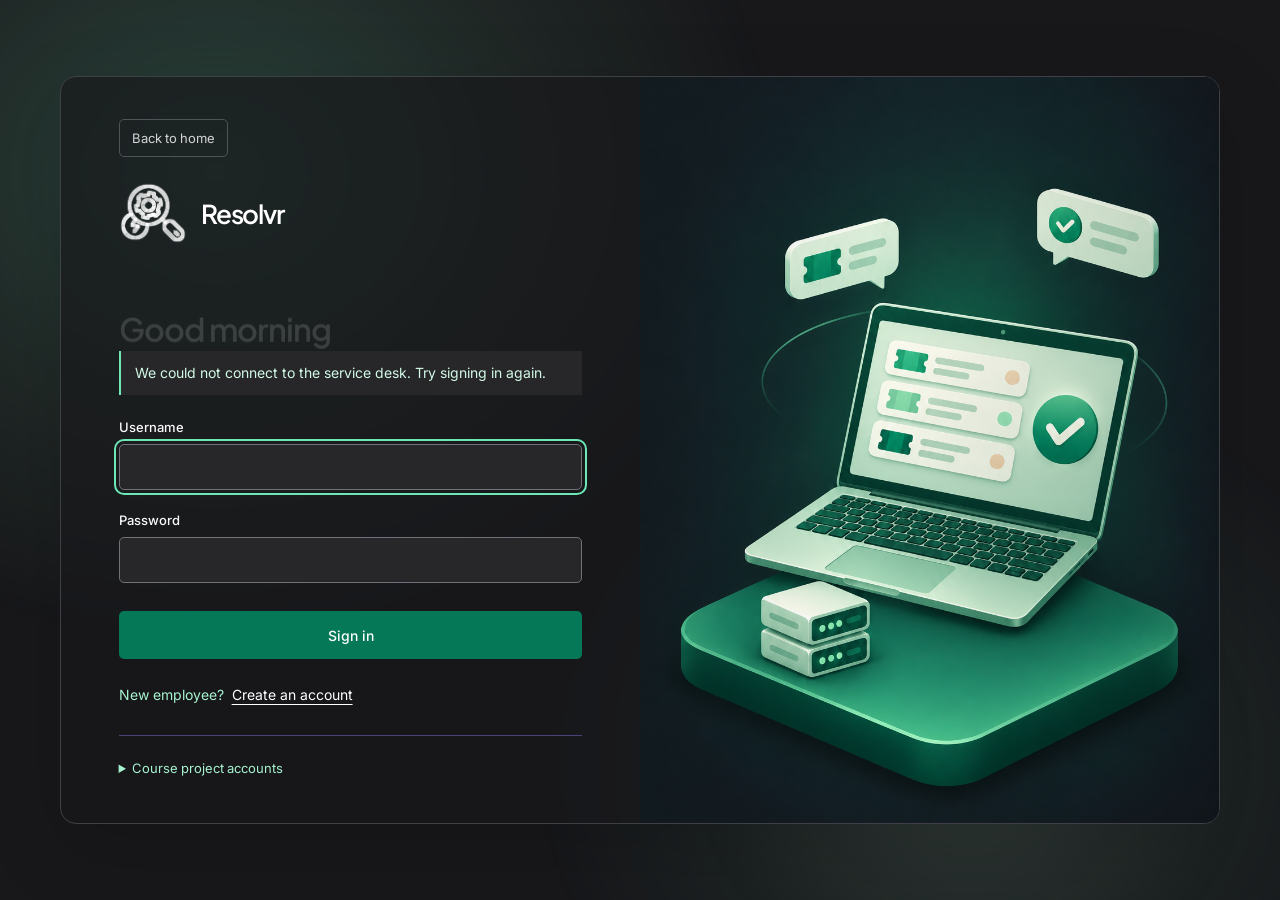
==== commit 7e3e6a81: "Add Resolvr landing page and administrator approval for registration" ====
--- a/frontend/index.html
+++ b/frontend/index.html
@@ -4,7 +4,7 @@
   <meta charset="UTF-8"><link rel="icon" type="image/png" href="assets/branding/service-logo.png">
   <meta name="viewport" content="width=device-width, initial-scale=1">
   <meta name="theme-color" content="#18181B">
-  <title>Incidents · I-ITSM</title>
+  <title>Incidents · Resolvr</title>
   <link rel="preconnect" href="https://fonts.googleapis.com">
   <link rel="preconnect" href="https://fonts.gstatic.com" crossorigin>
   <link href="https://fonts.googleapis.com/css2?family=Inter:wght@400;500;600&amp;family=JetBrains+Mono:wght@400;500&amp;family=Plus+Jakarta+Sans:wght@600;700&amp;display=swap" rel="stylesheet">
@@ -25,7 +25,7 @@
   <a class="skip-link" href="#main">Skip to content</a>
   <aside class="sidebar" aria-label="Application sidebar">
     <button class="brand" aria-label="Keep navigation expanded" aria-expanded="false" aria-controls="navigation">
-      <span class="brand-symbol" aria-hidden="true"><img class="brand-logo" src="assets/branding/service-logo.png" alt=""></span>
+      <span class="brand-symbol" aria-hidden="true"><img class="brand-logo" src="assets/branding/service-logo.png" alt=""></span><span class="brand-name nav-label">Resolvr</span>
     </button>
     <div class="sidebar-rule"></div>
     <nav id="navigation" aria-label="Main navigation">
@@ -67,9 +67,9 @@
       </div>
       <div id="users-workspace" hidden>
         <div id="users-notice" class="notice" role="status" hidden></div>
-        <div class="incident-summary" aria-label="User summary"><span>Total <strong id="users-total">—</strong></span><span>Active <strong id="users-active">—</strong></span><span>Inactive <strong id="users-inactive">—</strong></span></div>
+        <div class="incident-summary" aria-label="User summary"><span>Total <strong id="users-total">—</strong></span><span>Active <strong id="users-active">—</strong></span><span>Inactive <strong id="users-inactive">—</strong></span><span>Pending approval <strong id="users-pending">—</strong></span></div>
         <div class="incident-tools"><label class="search-field"><span class="sr-only">Search users</span><input id="users-search" type="search" placeholder="Search name, ID, username or email"></label><button id="refresh-users" class="secondary-button">Refresh</button></div>
-        <form id="users-filters" class="incident-filters"><label>Role<select name="role"><option value="">All roles</option><option value="EMPLOYEE">Employee</option><option value="TECHNICIAN">Technician</option><option value="ADMINISTRATOR">Administrator</option></select></label><label>Account status<select name="active"><option value="">All accounts</option><option value="true">Active</option><option value="false">Inactive</option></select></label><button type="reset" class="text-button">Clear filters</button></form>
+        <form id="users-filters" class="incident-filters"><label>Role<select name="role"><option value="">All roles</option><option value="EMPLOYEE">Employee</option><option value="TECHNICIAN">Technician</option><option value="ADMINISTRATOR">Administrator</option></select></label><label>Account status<select name="active"><option value="">All accounts</option><option value="true">Active</option><option value="false">Inactive</option><option value="pending">Pending approval</option></select></label><button type="reset" class="text-button">Clear filters</button></form>
         <section class="data-register" id="users-register" aria-labelledby="users-title"><div class="table-heading"><h2 id="users-title">Registered users</h2><span id="users-count" class="record-count"></span></div><div class="table-scroll"><table class="users-table"><caption class="sr-only">Administrator user directory and account activation controls.</caption><thead><tr><th>User</th><th>Role</th><th>Contact</th><th>Account status</th><th>Action</th></tr></thead><tbody id="users-rows"></tbody></table></div><p id="users-empty" class="table-state" role="status">Loading users…</p></section>
       </div>
       <div id="overview-workspace" hidden>
@@ -189,7 +189,7 @@
         <p id="notification-hazard-explanation" class="notification-hazard-explanation" hidden><span aria-hidden="true">⚠</span> A P1 incident is present in your visible incident register. Clearing or reading notifications does not remove this marker.</p>
       </div>
       <section id="section-placeholder" class="section-placeholder" hidden><h2 id="placeholder-title"></h2><p>This section is reserved for a later step.</p><button id="back-to-incidents">Back to incidents</button></section>
-      <footer class="page-footer"><span>I-ITSM <span aria-hidden="true">/</span> Service workspace</span><a href="https://lucide.dev/" target="_blank" rel="noopener noreferrer">Icons by Lucide</a></footer>
+      <footer class="page-footer"><span>Resolvr <span aria-hidden="true">/</span> Service workspace</span><a href="https://lucide.dev/" target="_blank" rel="noopener noreferrer">Icons by Lucide</a></footer>
     </main>
   </div>
   <dialog id="account-status-dialog" class="form-dialog" aria-labelledby="account-status-title"><form id="account-status-form" class="dialog-content"><div class="dialog-heading"><h2 id="account-status-title">Change account status</h2><button type="button" class="close-button" data-close="account-status-dialog" aria-label="Cancel account status change">×</button></div><p id="account-status-description" class="muted"></p><p id="account-status-error" class="form-error" role="alert" hidden></p><div class="form-actions"><button type="button" class="secondary-button" data-close="account-status-dialog">Cancel</button><button type="submit" class="primary-button" id="confirm-account-status">Confirm</button></div></form></dialog>
